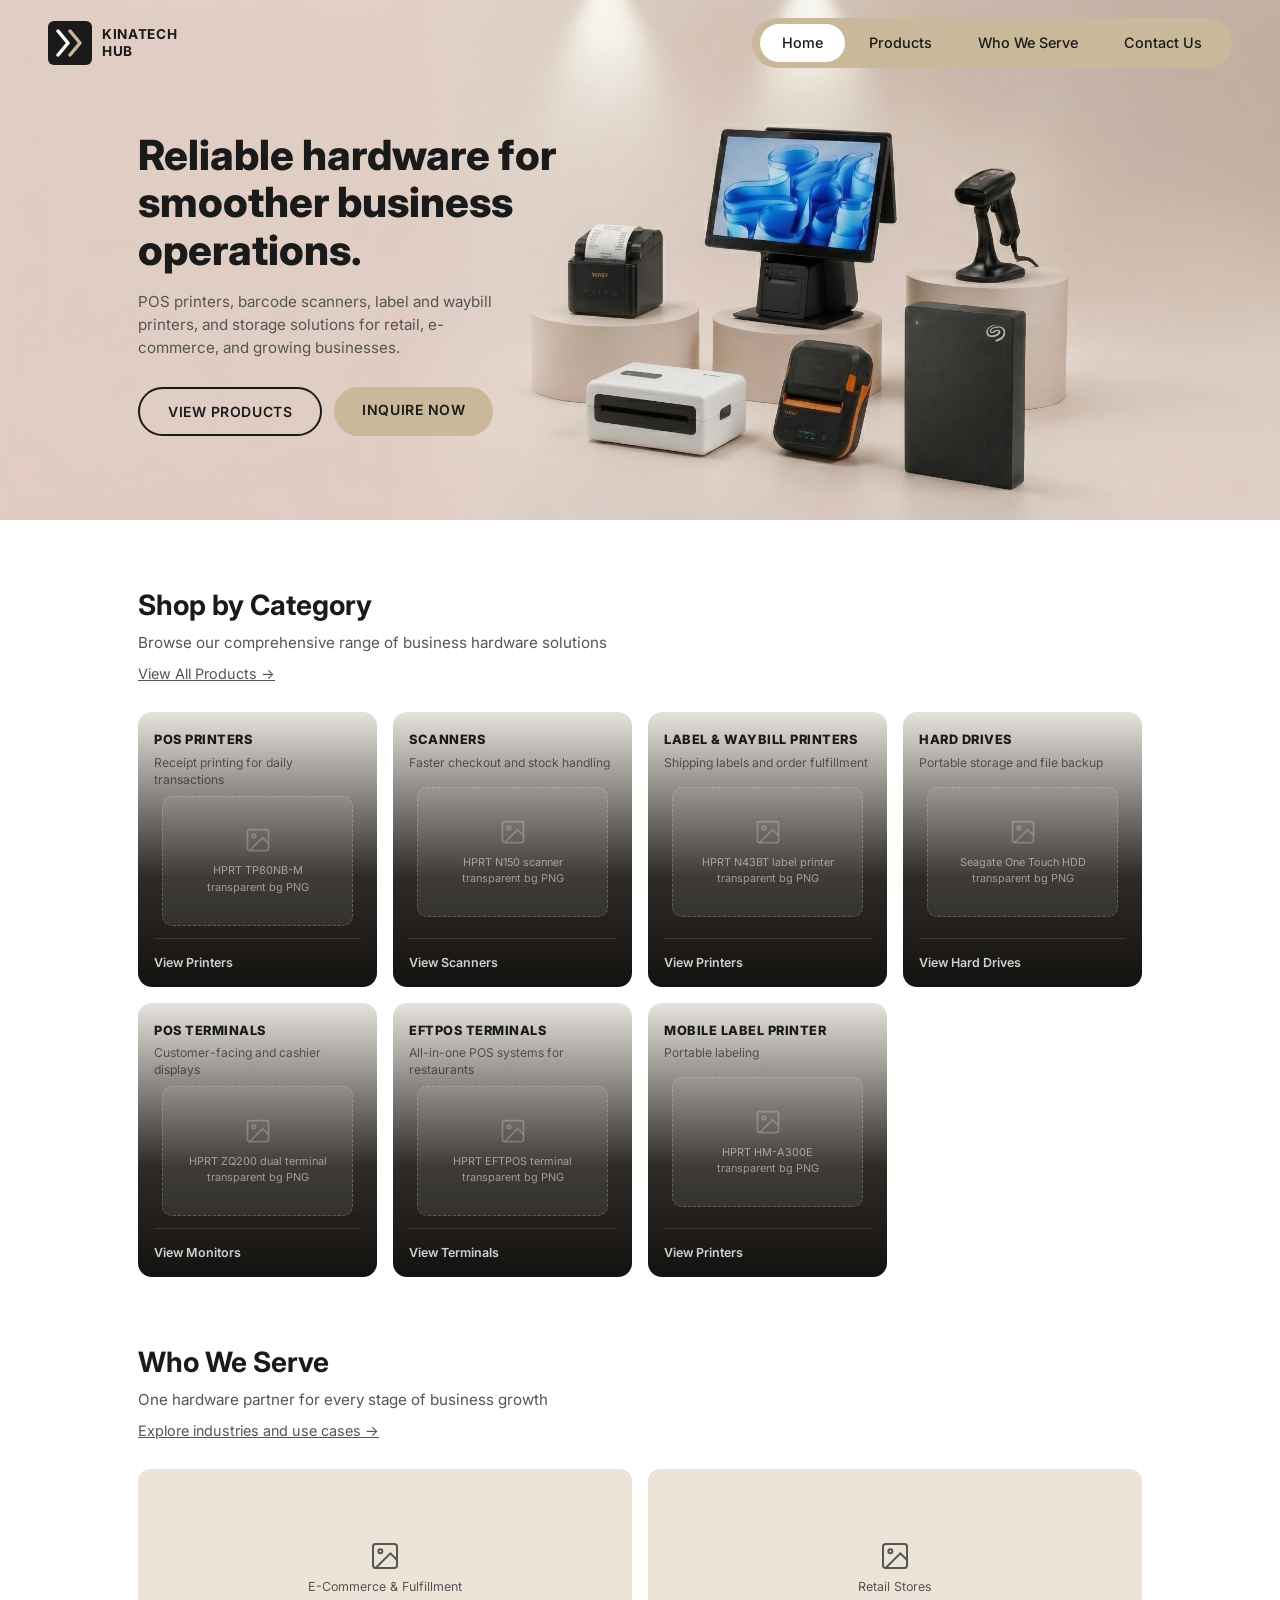
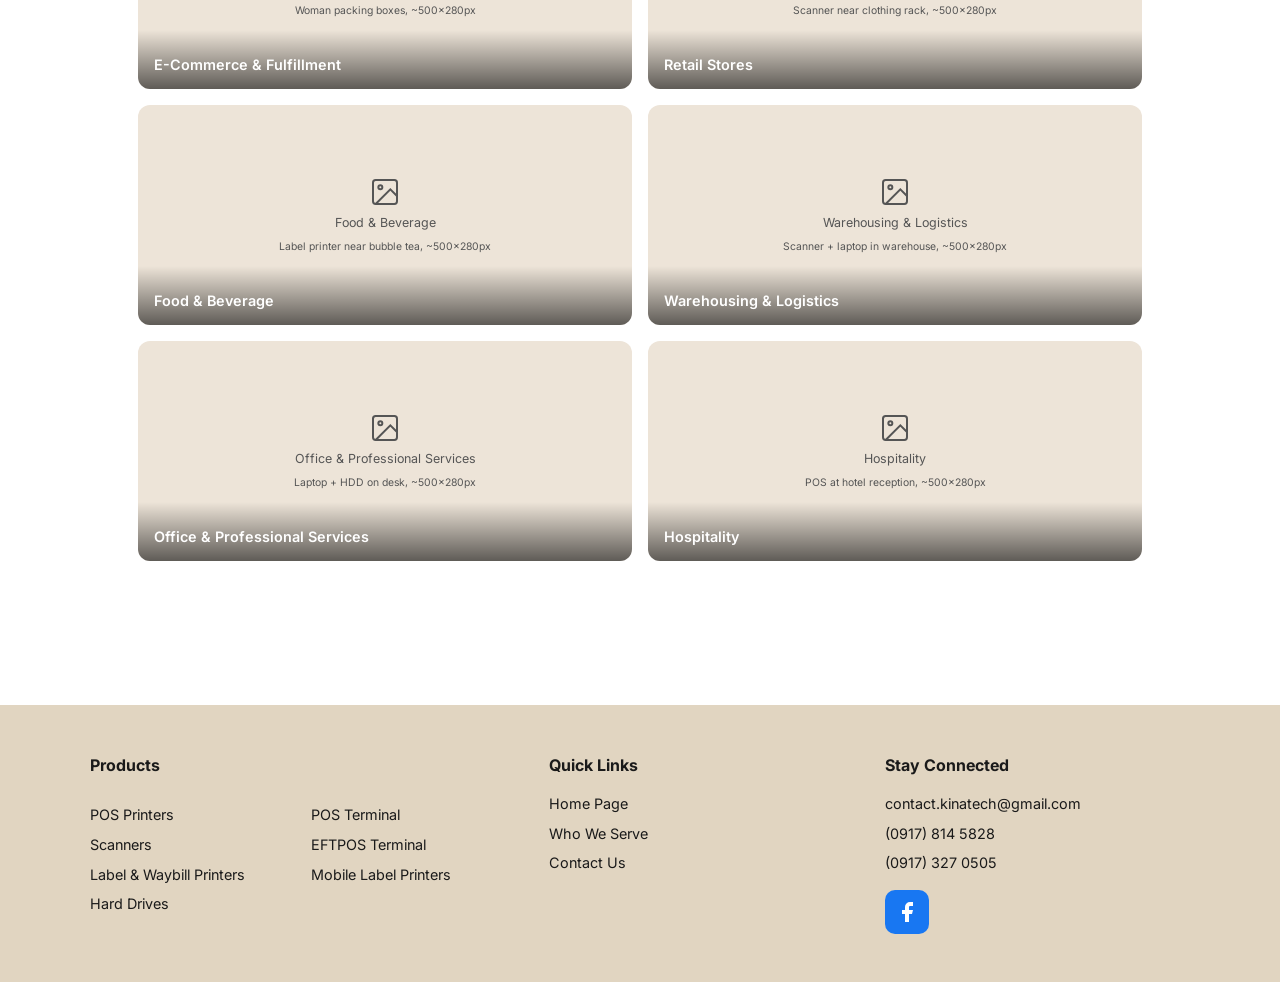
==== ecommerce shop/index.html @ fda950b7 "Add files via upload" ====
<!DOCTYPE html>
<html lang="en">
<head>
  <meta charset="UTF-8" />
  <meta name="viewport" content="width=device-width, initial-scale=1.0" />
  <title>Kinatech Hub — Reliable Hardware for Business</title>
  <link rel="stylesheet" href="styles.css" />
  <script src="settings-loader.js"></script>
  <link rel="preconnect" href="https://fonts.googleapis.com" />
  <link href="https://fonts.googleapis.com/css2?family=Inter:wght@400;500;600;700;800&display=swap" rel="stylesheet" />
  <style>
    /* ── HERO ─────────────────────────────── */
    /* The full hero section IS the background image.
       Drop a JPG on the section and the text overlays it. */
    .hero {
      position: relative;
      /* ↓ SWAP THIS for your image when ready:
         background-image: url('images/hero-bg.jpg'); */
      background-color: var(--bg-alt);
      background-size: cover;
      background-position: center;
      min-height: 520px;
      display: flex;
      align-items: center;
    }

    /* Full-bleed placeholder — shows the image slot.
       DELETE this div once you set background-image on .hero */
    .hero-bg-placeholder {
      position: absolute;
      inset: 0;
      display: flex;
      flex-direction: column;
      align-items: center;
      justify-content: center;
      gap: 10px;
      border: 2px dashed rgba(0,0,0,0.18);
      color: rgba(0,0,0,0.28);
      pointer-events: none;
      z-index: 0;
      text-align: center;
      font-size: 0.82rem;
      line-height: 1.5;
    }
    .hero-bg-placeholder svg { width: 36px; height: 36px; opacity: 0.4; }

    /* Content sits above the placeholder */
    .hero-inner {
      position: relative;
      z-index: 1;
      max-width: 1100px;
      margin: 0 auto;
      width: 100%;
      padding: 120px 48px 72px;
    }

    .hero-text {
      max-width: 540px;
    }
    .hero-text h1 {
      font-size: 2.6rem;
      font-weight: 800;
      line-height: 1.15;
      margin-bottom: 16px;
    }
    .hero-text p {
      color: var(--text-muted);
      font-size: 0.95rem;
      margin-bottom: 28px;
      max-width: 380px;
    }
    .hero-cta { display: flex; gap: 12px; }

    /* ── GRADIENT CATEGORY CARDS ─────────── */
    .categories-grid {
      display: grid;
      grid-template-columns: repeat(4, 1fr);
      gap: 16px;
    }

    .cat-card {
      /* Light at top → dark at bottom, matching reference screenshot */
      background: linear-gradient(to bottom, #e6e2dc 0%, #2e2b27 60%, #141210 100%);
      border-radius: 14px;
      padding: 18px 16px 14px;
      display: flex;
      flex-direction: column;
      min-height: 270px;
      cursor: pointer;
      transition: transform 0.2s, box-shadow 0.2s;
      overflow: visible;
      position: relative;
      text-decoration: none;
    }

    .cat-card:hover {
      transform: translateY(-4px);
      box-shadow: 0 12px 32px rgba(0,0,0,0.25);
    }

    /* Top text: dark on light background → readable */
    .cat-card-top h3 {
      font-size: 0.8rem;
      font-weight: 800;
      text-transform: uppercase;
      letter-spacing: 0.04em;
      color: #1a1a1a;
      margin-bottom: 4px;
    }

    .cat-card-top p {
      font-size: 0.76rem;
      color: rgba(20,18,16,0.6);
      line-height: 1.4;
    }

    /* Image sits in the middle where the gradient transitions */
    .cat-card-img {
      flex: 1;
      display: flex;
      align-items: center;
      justify-content: center;
      padding: 8px;
    }

    /* Placeholder: semi-transparent on the mid-gradient area */
    .cat-card-img .img-placeholder {
      background: rgba(255,255,255,0.08);
      border: 1px dashed rgba(255,255,255,0.2);
      border-radius: 10px;
      color: rgba(255,255,255,0.5);
      font-size: 0.68rem;
      height: 130px;
    }

    .cat-card-img .img-placeholder svg { opacity: 0.45; }

    /* ── Real image — paste transparent-bg PNG ────
       Add class="cat-product-img" to your <img> tag:
       <img src="images/pos-printer.png" class="cat-product-img" alt="POS Printer">
    ── */
    .cat-product-img {
      max-height: 155px;
      object-fit: contain;
      /* Drop shadow creates the "floating" 3D look */
      filter: drop-shadow(0 16px 24px rgba(0,0,0,0.55));
      /* Subtle perspective tilt toward viewer */
      transform: perspective(700px) rotateX(5deg) translateY(-6px);
      transition: transform 0.3s, filter 0.3s;
    }

    .cat-card:hover .cat-product-img {
      filter: drop-shadow(0 20px 28px rgba(0,0,0,0.65));
      transform: perspective(700px) rotateX(2deg) translateY(-14px);
    }

    /* Bottom "View X" label — white text on dark gradient area */
    .cat-card-bottom {
      border-top: 1px solid rgba(255,255,255,0.12);
      padding-top: 10px;
      margin-top: 4px;
    }

    .cat-link {
      font-size: 0.78rem;
      font-weight: 600;
      color: rgba(255,255,255,0.8);
    }

    .cat-card:hover .cat-link { color: #fff; }

    /* ── WHO WE SERVE ─────────────────────── */
    .wws-grid {
      display: grid;
      grid-template-columns: repeat(2, 1fr);
      gap: 16px;
    }

    .wws-card {
      position: relative;
      border-radius: var(--radius);
      overflow: hidden;
      height: 220px;
      cursor: pointer;
    }

    .wws-img-placeholder {
      width: 100%;
      height: 100%;
      background: var(--card-bg);
      display: flex;
      flex-direction: column;
      align-items: center;
      justify-content: center;
      color: var(--text-muted);
      font-size: 0.78rem;
      text-align: center;
      gap: 6px;
    }

    .wws-label {
      position: absolute;
      bottom: 0; left: 0; right: 0;
      background: linear-gradient(to top, rgba(0,0,0,0.6) 0%, transparent 100%);
      padding: 24px 16px 14px;
      color: #fff;
      font-size: 0.9rem;
      font-weight: 600;
    }

    @media (max-width: 900px) {
      .hero-inner { grid-template-columns: 1fr; }
      .hero-img { height: 260px; }
      .categories-grid { grid-template-columns: repeat(2, 1fr); }
    }

    @media (max-width: 600px) {
      .hero-text h1 { font-size: 1.9rem; }
      .hero-inner { padding: 100px 20px 48px; }
      .wws-grid { grid-template-columns: 1fr; }
      .categories-grid { grid-template-columns: repeat(2, 1fr); }
      .cat-card { min-height: 240px; }
    }
  </style>
</head>
<body>

  <!-- ── NAV ─────────────────────────────── -->
  <nav id="mainNav">
    <a href="index.html" class="logo">
      <svg class="logo-icon" viewBox="0 0 44 44" fill="none" xmlns="http://www.w3.org/2000/svg">
        <rect width="44" height="44" rx="6" fill="#1a1a1a"/>
        <path d="M10 10 L20 22 L10 34" stroke="white" stroke-width="3.5" stroke-linecap="round" stroke-linejoin="round" fill="none"/>
        <path d="M22 10 L32 22 L22 34" stroke="#c9b89a" stroke-width="3.5" stroke-linecap="round" stroke-linejoin="round" fill="none"/>
      </svg>
      <span>KINATECH<br>HUB</span>
    </a>
    <div class="nav-links">
      <a href="index.html" class="active">Home</a>
      <a href="products.html">Products</a>
      <a href="who-we-serve.html">Who We Serve</a>
      <a href="contact.html">Contact Us</a>
    </div>
    <button class="hamburger" id="hamburger" aria-label="Menu">
      <span></span><span></span><span></span>
    </button>
  </nav>

  <!-- Mobile nav overlay -->
  <div class="mobile-nav" id="mobileNav">
    <div class="mobile-nav-inner">
      <a href="index.html" class="active">Home</a>
      <a href="products.html">Products</a>
      <a href="who-we-serve.html">Who We Serve</a>
      <a href="contact.html">Contact Us</a>
    </div>
  </div>

  <!-- ── HERO ─────────────────────────────── -->
  <!--
    HERO BACKGROUND IMAGE:
    1. Save your image as  images/hero-bg.jpg  (recommended: 1440 × 560px)
    2. On the <section> below, add: style="background-image: url('images/hero-bg.jpg')"
    3. Delete the .hero-bg-placeholder div
  -->
  <section class="hero" id="heroSection">

    <!-- PLACEHOLDER — shows the full image slot. Remove once you add your bg image. -->
    <div class="hero-bg-placeholder">
      <svg viewBox="0 0 24 24" fill="none" stroke="currentColor" stroke-width="1.5">
        <rect x="3" y="3" width="18" height="18" rx="2"/>
        <circle cx="8.5" cy="8.5" r="1.5"/>
        <path d="M21 15l-5-5L5 21"/>
      </svg>
      <strong>HERO BACKGROUND IMAGE</strong>
      Full-width editorial JPG of HPRT products on pedestals<br>
      Recommended: 1440 × 560px · set background-image on .hero
    </div>

    <div class="hero-inner">
      <div class="hero-text">
        <h1>Reliable hardware for smoother business operations.</h1>
        <p>POS printers, barcode scanners, label and waybill printers, and storage solutions for retail, e-commerce, and growing businesses.</p>
        <div class="hero-cta">
          <a href="products.html" class="btn btn-outline">VIEW PRODUCTS</a>
          <a href="contact.html" class="btn btn-tan">INQUIRE NOW</a>
        </div>
      </div>
    </div>
  </section>

  <!-- ── SHOP BY CATEGORY ─────────────────── -->
  <section class="section">
    <h2 class="section-title">Shop by Category</h2>
    <p class="section-sub">Browse our comprehensive range of business hardware solutions</p>
    <a href="products.html" class="section-link">View All Products →</a>

    <div class="categories-grid">

      <a href="products.html#pos-printers" class="cat-card" data-cat="pos-printers">
        <div class="cat-card-top">
          <h3>POS Printers</h3>
          <p>Receipt printing for daily transactions</p>
        </div>
        <div class="cat-card-img">
          <!-- REPLACE with: <img src="images/pos-printer.png" class="cat-product-img" alt="POS Printer"> -->
          <!-- IMAGE: HPRT TP80NB-M, transparent background PNG, facing 3/4 angle, ~300×200px -->
          <div class="img-placeholder">
            <svg viewBox="0 0 24 24" fill="none" stroke="currentColor" stroke-width="1.5"><rect x="3" y="3" width="18" height="18" rx="2"/><circle cx="8.5" cy="8.5" r="1.5"/><path d="M21 15l-5-5L5 21"/></svg>
            HPRT TP80NB-M<br>transparent bg PNG
          </div>
        </div>
        <div class="cat-card-bottom">
          <span class="cat-link">View Printers</span>
        </div>
      </a>

      <a href="products.html#scanners" class="cat-card" data-cat="scanners">
        <div class="cat-card-top">
          <h3>Scanners</h3>
          <p>Faster checkout and stock handling</p>
        </div>
        <div class="cat-card-img">
          <!-- IMAGE: HPRT N150 handheld scanner, transparent bg PNG, ~300×200px -->
          <div class="img-placeholder">
            <svg viewBox="0 0 24 24" fill="none" stroke="currentColor" stroke-width="1.5"><rect x="3" y="3" width="18" height="18" rx="2"/><circle cx="8.5" cy="8.5" r="1.5"/><path d="M21 15l-5-5L5 21"/></svg>
            HPRT N150 scanner<br>transparent bg PNG
          </div>
        </div>
        <div class="cat-card-bottom">
          <span class="cat-link">View Scanners</span>
        </div>
      </a>

      <a href="products.html#label-printers" class="cat-card" data-cat="label-printers">
        <div class="cat-card-top">
          <h3>Label &amp; Waybill Printers</h3>
          <p>Shipping labels and order fulfillment</p>
        </div>
        <div class="cat-card-img">
          <!-- IMAGE: HPRT N43BT white label printer, transparent bg PNG, ~300×200px -->
          <div class="img-placeholder">
            <svg viewBox="0 0 24 24" fill="none" stroke="currentColor" stroke-width="1.5"><rect x="3" y="3" width="18" height="18" rx="2"/><circle cx="8.5" cy="8.5" r="1.5"/><path d="M21 15l-5-5L5 21"/></svg>
            HPRT N43BT label printer<br>transparent bg PNG
          </div>
        </div>
        <div class="cat-card-bottom">
          <span class="cat-link">View Printers</span>
        </div>
      </a>

      <a href="products.html#hard-drives" class="cat-card" data-cat="hard-drives">
        <div class="cat-card-top">
          <h3>Hard Drives</h3>
          <p>Portable storage and file backup</p>
        </div>
        <div class="cat-card-img">
          <!-- IMAGE: Seagate One Touch HDD, slim black, transparent bg PNG, ~300×200px -->
          <div class="img-placeholder">
            <svg viewBox="0 0 24 24" fill="none" stroke="currentColor" stroke-width="1.5"><rect x="3" y="3" width="18" height="18" rx="2"/><circle cx="8.5" cy="8.5" r="1.5"/><path d="M21 15l-5-5L5 21"/></svg>
            Seagate One Touch HDD<br>transparent bg PNG
          </div>
        </div>
        <div class="cat-card-bottom">
          <span class="cat-link">View Hard Drives</span>
        </div>
      </a>

      <a href="products.html#pos-terminal" class="cat-card" data-cat="pos-terminal">
        <div class="cat-card-top">
          <h3>POS Terminals</h3>
          <p>Customer-facing and cashier displays</p>
        </div>
        <div class="cat-card-img">
          <!-- IMAGE: HPRT ZQ200 dual-screen POS terminal, transparent bg PNG, ~300×200px -->
          <div class="img-placeholder">
            <svg viewBox="0 0 24 24" fill="none" stroke="currentColor" stroke-width="1.5"><rect x="3" y="3" width="18" height="18" rx="2"/><circle cx="8.5" cy="8.5" r="1.5"/><path d="M21 15l-5-5L5 21"/></svg>
            HPRT ZQ200 dual terminal<br>transparent bg PNG
          </div>
        </div>
        <div class="cat-card-bottom">
          <span class="cat-link">View Monitors</span>
        </div>
      </a>

      <a href="products.html#eftpos" class="cat-card" data-cat="eftpos">
        <div class="cat-card-top">
          <h3>EFTPOS Terminals</h3>
          <p>All-in-one POS systems for restaurants</p>
        </div>
        <div class="cat-card-img">
          <!-- IMAGE: HPRT Android EFTPOS handheld terminal, transparent bg PNG, ~300×200px -->
          <div class="img-placeholder">
            <svg viewBox="0 0 24 24" fill="none" stroke="currentColor" stroke-width="1.5"><rect x="3" y="3" width="18" height="18" rx="2"/><circle cx="8.5" cy="8.5" r="1.5"/><path d="M21 15l-5-5L5 21"/></svg>
            HPRT EFTPOS terminal<br>transparent bg PNG
          </div>
        </div>
        <div class="cat-card-bottom">
          <span class="cat-link">View Terminals</span>
        </div>
      </a>

      <a href="products.html#mobile-label" class="cat-card" data-cat="mobile-label">
        <div class="cat-card-top">
          <h3>Mobile Label Printer</h3>
          <p>Portable labeling</p>
        </div>
        <div class="cat-card-img">
          <!-- IMAGE: HPRT HM-A300E mobile label printer (orange+black), transparent bg PNG, ~300×200px -->
          <div class="img-placeholder">
            <svg viewBox="0 0 24 24" fill="none" stroke="currentColor" stroke-width="1.5"><rect x="3" y="3" width="18" height="18" rx="2"/><circle cx="8.5" cy="8.5" r="1.5"/><path d="M21 15l-5-5L5 21"/></svg>
            HPRT HM-A300E<br>transparent bg PNG
          </div>
        </div>
        <div class="cat-card-bottom">
          <span class="cat-link">View Printers</span>
        </div>
      </a>

    </div>
  </section>

  <!-- ── WHO WE SERVE ─────────────────────── -->
  <section class="section" style="padding-top:0;">
    <h2 class="section-title">Who We Serve</h2>
    <p class="section-sub">One hardware partner for every stage of business growth</p>
    <a href="who-we-serve.html" class="section-link">Explore industries and use cases →</a>

    <div class="wws-grid">
      <a href="who-we-serve.html#ecommerce" class="wws-card">
        <!-- IMAGE: Woman packing boxes with scanner, warehouse setting, ~500×280px -->
        <div class="wws-img-placeholder">
          <svg viewBox="0 0 24 24" fill="none" stroke="currentColor" stroke-width="1.5" width="32" height="32"><rect x="3" y="3" width="18" height="18" rx="2"/><circle cx="8.5" cy="8.5" r="1.5"/><path d="M21 15l-5-5L5 21"/></svg>
          E-Commerce & Fulfillment<br><small>Woman packing boxes, ~500×280px</small>
        </div>
        <div class="wws-label">E-Commerce &amp; Fulfillment</div>
      </a>

      <a href="who-we-serve.html#retail" class="wws-card">
        <!-- IMAGE: Scanner near clothing rack in retail store, ~500×280px -->
        <div class="wws-img-placeholder">
          <svg viewBox="0 0 24 24" fill="none" stroke="currentColor" stroke-width="1.5" width="32" height="32"><rect x="3" y="3" width="18" height="18" rx="2"/><circle cx="8.5" cy="8.5" r="1.5"/><path d="M21 15l-5-5L5 21"/></svg>
          Retail Stores<br><small>Scanner near clothing rack, ~500×280px</small>
        </div>
        <div class="wws-label">Retail Stores</div>
      </a>

      <a href="who-we-serve.html#fnb" class="wws-card">
        <!-- IMAGE: Label printer next to bubble tea on counter, ~500×280px -->
        <div class="wws-img-placeholder">
          <svg viewBox="0 0 24 24" fill="none" stroke="currentColor" stroke-width="1.5" width="32" height="32"><rect x="3" y="3" width="18" height="18" rx="2"/><circle cx="8.5" cy="8.5" r="1.5"/><path d="M21 15l-5-5L5 21"/></svg>
          Food & Beverage<br><small>Label printer near bubble tea, ~500×280px</small>
        </div>
        <div class="wws-label">Food &amp; Beverage</div>
      </a>

      <a href="who-we-serve.html#warehouse" class="wws-card">
        <!-- IMAGE: Scanner + laptop in warehouse, boxes visible, ~500×280px -->
        <div class="wws-img-placeholder">
          <svg viewBox="0 0 24 24" fill="none" stroke="currentColor" stroke-width="1.5" width="32" height="32"><rect x="3" y="3" width="18" height="18" rx="2"/><circle cx="8.5" cy="8.5" r="1.5"/><path d="M21 15l-5-5L5 21"/></svg>
          Warehousing & Logistics<br><small>Scanner + laptop in warehouse, ~500×280px</small>
        </div>
        <div class="wws-label">Warehousing &amp; Logistics</div>
      </a>

      <a href="who-we-serve.html#office" class="wws-card">
        <!-- IMAGE: Laptop + slim HDD on office desk, reports visible, ~500×280px -->
        <div class="wws-img-placeholder">
          <svg viewBox="0 0 24 24" fill="none" stroke="currentColor" stroke-width="1.5" width="32" height="32"><rect x="3" y="3" width="18" height="18" rx="2"/><circle cx="8.5" cy="8.5" r="1.5"/><path d="M21 15l-5-5L5 21"/></svg>
          Office & Professional Services<br><small>Laptop + HDD on desk, ~500×280px</small>
        </div>
        <div class="wws-label">Office &amp; Professional Services</div>
      </a>

      <a href="who-we-serve.html#hospitality" class="wws-card">
        <!-- IMAGE: POS terminal at hotel reception, "RECEPTION" sign visible, ~500×280px -->
        <div class="wws-img-placeholder">
          <svg viewBox="0 0 24 24" fill="none" stroke="currentColor" stroke-width="1.5" width="32" height="32"><rect x="3" y="3" width="18" height="18" rx="2"/><circle cx="8.5" cy="8.5" r="1.5"/><path d="M21 15l-5-5L5 21"/></svg>
          Hospitality<br><small>POS at hotel reception, ~500×280px</small>
        </div>
        <div class="wws-label">Hospitality</div>
      </a>
    </div>
  </section>

  <!-- ── FOOTER ───────────────────────────── -->
  <footer>
    <div class="footer-grid">
      <div class="footer-col footer-products">
        <h4>Products</h4>
        <ul>
          <li><a href="products.html#pos-printers">POS Printers</a></li>
          <li><a href="products.html#scanners">Scanners</a></li>
          <li><a href="products.html#label-printers">Label &amp; Waybill Printers</a></li>
          <li><a href="products.html#hard-drives">Hard Drives</a></li>
        </ul>
        <ul>
          <li><a href="products.html#pos-terminal">POS Terminal</a></li>
          <li><a href="products.html#eftpos">EFTPOS Terminal</a></li>
          <li><a href="products.html#mobile-label">Mobile Label Printers</a></li>
        </ul>
      </div>
      <div class="footer-col">
        <h4>Quick Links</h4>
        <ul>
          <li><a href="index.html">Home Page</a></li>
          <li><a href="who-we-serve.html">Who We Serve</a></li>
          <li><a href="contact.html">Contact Us</a></li>
        </ul>
      </div>
      <div class="footer-col">
        <h4>Stay Connected</h4>
        <ul>
          <li>contact.kinatech@gmail.com</li>
          <li>(0917) 814 5828</li>
          <li>(0917) 327 0505</li>
        </ul>
        <a href="#" class="footer-social" aria-label="Facebook">
          <svg viewBox="0 0 24 24"><path d="M18 2h-3a5 5 0 0 0-5 5v3H7v4h3v8h4v-8h3l1-4h-4V7a1 1 0 0 1 1-1h3z"/></svg>
        </a>
      </div>
    </div>
  </footer>

  <script>
    // Hamburger toggle
    const hamburger = document.getElementById('hamburger');
    const mobileNav = document.getElementById('mobileNav');
    hamburger.addEventListener('click', () => {
      hamburger.classList.toggle('open');
      mobileNav.classList.toggle('open');
      document.body.style.overflow = mobileNav.classList.contains('open') ? 'hidden' : '';
    });
    mobileNav.addEventListener('click', (e) => {
      if (e.target === mobileNav) {
        hamburger.classList.remove('open');
        mobileNav.classList.remove('open');
        document.body.style.overflow = '';
      }
    });
    // Transparent nav → solid once we scroll past the hero
    const heroSection = document.querySelector('.hero');
    function updateNav() {
      const threshold = heroSection ? heroSection.offsetHeight - 60 : 100;
      document.getElementById('mainNav').classList.toggle('scrolled', window.scrollY > threshold);
    }
    window.addEventListener('scroll', updateNav, { passive: true });
    updateNav(); // run once on load in case of anchor/scroll restore
  </script>

  <script>
    // Load category card images from products.json
    fetch('products.json?v=' + Date.now())
      .then(r => r.json())
      .then(data => {
        data.categories.forEach(cat => {
          if (!cat.image) return;
          const card = document.querySelector('[data-cat="' + cat.id + '"]');
          if (!card) return;
          const imgWrap = card.querySelector('.cat-card-img');
          if (imgWrap) {
            imgWrap.innerHTML = '<img src="' + cat.image + '" class="cat-product-img" alt="' + cat.label + '" onerror="this.style.display=\'none\'">';
          }
        });
      })
      .catch(() => {});

    // Apply hero image from site settings
    document.addEventListener('settingsLoaded', function(e) {
      const s = e.detail;
      if (s.hero && s.hero.image) {
        document.getElementById('heroSection').style.backgroundImage = "url('" + s.hero.image + "')";
        const ph = document.querySelector('.hero-bg-placeholder');
        if (ph) ph.style.display = 'none';
      }
    });
  </script>
</body>
</html>
---- ecommerce shop/styles.css ----
/* ============================================
   KINATECH HUB — Shared Styles
   ============================================ */

*, *::before, *::after {
  box-sizing: border-box;
  margin: 0;
  padding: 0;
}

:root {
  --tan:        #c9b89a;
  --tan-light:  #e8ddd0;
  --tan-dark:   #a89070;
  --tan-footer: #c4b398;
  --bg:         #ffffff;
  --bg-alt:     #f7f3ee;
  --card-bg:    #ede4d8;
  --text:       #1a1a1a;
  --text-muted: #555;
  --radius:     12px;
  --radius-pill:40px;
  --shadow:     0 2px 12px rgba(0,0,0,0.08);
}

body {
  font-family: 'Inter', 'Helvetica Neue', Arial, sans-serif;
  color: var(--text);
  background: var(--bg);
  line-height: 1.5;
}

a { color: inherit; text-decoration: none; }
img { display: block; max-width: 100%; }
ul { list-style: none; }

/* ── LOGO ─────────────────────────────────── */
.logo {
  display: flex;
  align-items: center;
  gap: 10px;
  font-weight: 700;
  font-size: 0.85rem;
  letter-spacing: 0.05em;
  text-transform: uppercase;
  line-height: 1.2;
}

.logo-icon {
  width: 44px;
  height: 44px;
  flex-shrink: 0;
}

/* ── NAVBAR ───────────────────────────────── */
nav {
  display: flex;
  align-items: center;
  justify-content: space-between;
  padding: 18px 48px;
  position: fixed;
  top: 0; left: 0; right: 0;
  /* Transparent over hero */
  background: transparent;
  z-index: 100;
  border-bottom: 1px solid transparent;
  transition: background 0.35s ease, border-color 0.35s ease, backdrop-filter 0.35s ease;
}

/* Solid nav once user scrolls past the hero */
nav.scrolled {
  background: rgba(255, 255, 255, 0.96);
  backdrop-filter: blur(10px);
  -webkit-backdrop-filter: blur(10px);
  border-bottom-color: var(--tan-light);
}

/* On non-hero pages the nav should always be solid —
   add class="nav-solid" to <nav> on products/contact/etc. */
nav.nav-solid {
  background: rgba(255, 255, 255, 0.96);
  backdrop-filter: blur(10px);
  -webkit-backdrop-filter: blur(10px);
  border-bottom-color: var(--tan-light);
}

.nav-links {
  display: flex;
  background: var(--tan);
  border-radius: var(--radius-pill);
  padding: 6px 8px;
  gap: 2px;
}

.nav-links a {
  padding: 8px 22px;
  border-radius: var(--radius-pill);
  font-size: 0.9rem;
  font-weight: 500;
  transition: background 0.2s;
  white-space: nowrap;
}

.nav-links a:hover,
.nav-links a.active {
  background: var(--bg);
}

/* ── HAMBURGER ────────────────────────────── */
.hamburger {
  display: none;
  flex-direction: column;
  gap: 5px;
  cursor: pointer;
  padding: 8px;
  background: none;
  border: none;
  border-radius: 8px;
  transition: background 0.2s;
}

.hamburger:hover { background: var(--tan-light); }

.hamburger span {
  display: block;
  width: 22px;
  height: 2px;
  background: var(--text);
  border-radius: 2px;
  transition: transform 0.25s, opacity 0.25s;
  transform-origin: center;
}

/* Open state */
.hamburger.open span:nth-child(1) { transform: translateY(7px) rotate(45deg); }
.hamburger.open span:nth-child(2) { opacity: 0; transform: scaleX(0); }
.hamburger.open span:nth-child(3) { transform: translateY(-7px) rotate(-45deg); }

/* Mobile nav drawer */
.mobile-nav {
  display: none;
  position: fixed;
  top: 0;
  left: 0;
  right: 0;
  bottom: 0;
  background: rgba(0,0,0,0.4);
  z-index: 99;
  opacity: 0;
  transition: opacity 0.25s;
  pointer-events: none;
}

.mobile-nav.open {
  opacity: 1;
  pointer-events: all;
}

.mobile-nav-inner {
  position: absolute;
  top: 0;
  right: 0;
  width: 260px;
  height: 100%;
  background: var(--bg);
  padding: 80px 32px 32px;
  display: flex;
  flex-direction: column;
  gap: 8px;
  transform: translateX(100%);
  transition: transform 0.25s ease;
  box-shadow: -4px 0 24px rgba(0,0,0,0.12);
}

.mobile-nav.open .mobile-nav-inner {
  transform: translateX(0);
}

.mobile-nav-inner a {
  padding: 14px 16px;
  border-radius: 10px;
  font-size: 1rem;
  font-weight: 500;
  transition: background 0.15s;
}

.mobile-nav-inner a:hover,
.mobile-nav-inner a.active {
  background: var(--tan-light);
}

/* ── FOOTER ───────────────────────────────── */
footer {
  background: var(--tan-footer);
  padding: 48px;
  margin-top: 80px;
}

.footer-grid {
  display: grid;
  grid-template-columns: 1.4fr 1fr 1fr;
  gap: 32px;
  max-width: 1100px;
  margin: 0 auto;
}

.footer-col h4 {
  font-weight: 700;
  font-size: 1rem;
  margin-bottom: 16px;
}

.footer-col ul li {
  margin-bottom: 8px;
  font-size: 0.9rem;
}

.footer-col ul li a:hover { text-decoration: underline; }

/* Products column: two-sub-column layout */
.footer-products {
  display: grid;
  grid-template-columns: 1fr 1fr;
  gap: 0 16px;
}

.footer-products h4 {
  grid-column: 1 / -1;
}

.footer-social {
  display: inline-flex;
  align-items: center;
  justify-content: center;
  width: 44px;
  height: 44px;
  background: #1877f2;
  border-radius: 10px;
  margin-top: 8px;
}

.footer-social svg {
  width: 24px;
  height: 24px;
  fill: white;
}

/* ── BUTTONS ──────────────────────────────── */
.btn {
  display: inline-block;
  padding: 12px 28px;
  border-radius: var(--radius-pill);
  font-weight: 600;
  font-size: 0.875rem;
  letter-spacing: 0.04em;
  cursor: pointer;
  border: none;
  transition: opacity 0.2s, transform 0.15s;
}

.btn:hover { opacity: 0.88; transform: translateY(-1px); }

.btn-primary { background: var(--tan-dark); color: #fff; }
.btn-outline  { background: transparent; border: 2px solid var(--text); color: var(--text); }
.btn-tan      { background: var(--tan); color: var(--text); }

/* Hero VIEW PRODUCTS button → black on hover */
.btn-outline:hover {
  background: #1a1a1a !important;
  color: #fff !important;
  border-color: #1a1a1a !important;
  opacity: 1;
}

/* ── SECTION COMMON ───────────────────────── */
.section {
  max-width: 1100px;
  margin: 0 auto;
  padding: 64px 48px;
}

.section-title {
  font-size: 1.75rem;
  font-weight: 700;
  margin-bottom: 6px;
}

.section-sub {
  color: var(--text-muted);
  font-size: 0.95rem;
  margin-bottom: 6px;
}

.section-link {
  font-size: 0.9rem;
  color: var(--text-muted);
  text-decoration: underline;
  display: inline-block;
  margin-bottom: 28px;
}

.section-link:hover { color: var(--text); }

/* ── IMAGE PLACEHOLDER ────────────────────── */
.img-placeholder {
  background: var(--card-bg);
  border-radius: var(--radius);
  display: flex;
  flex-direction: column;
  align-items: center;
  justify-content: center;
  color: var(--text-muted);
  font-size: 0.78rem;
  text-align: center;
  padding: 12px;
  gap: 8px;
  width: 100%;
  height: 100%;
}

.img-placeholder svg {
  width: 28px;
  height: 28px;
  opacity: 0.4;
}

/* ── WARRANTY BADGE ───────────────────────── */
.badge {
  display: inline-flex;
  align-items: center;
  gap: 6px;
  background: var(--bg);
  border: 1.5px solid #ddd;
  border-radius: var(--radius-pill);
  padding: 6px 16px;
  font-size: 0.85rem;
  font-weight: 500;
}

.badge svg {
  width: 16px;
  height: 16px;
  color: #5a9c5a;
}

/* ── SHARED NAV SCRIPT ────────────────────── */

/* ── NON-HERO PAGE OFFSET ─────────────────── */
/* Pages without a hero need top padding to clear the fixed nav */
.page-header,
.product-detail,
.contact-section {
  padding-top: calc(80px + 24px); /* nav height + breathing room */
}

/* ── RESPONSIVE ───────────────────────────── */
@media (max-width: 860px) {
  nav { padding: 14px 20px; }
  .nav-links { display: none; }
  .hamburger { display: flex; }
  .mobile-nav { display: block; }
  .section { padding: 40px 20px; }
  footer { padding: 32px 20px; }
  .footer-grid { grid-template-columns: 1fr 1fr; gap: 24px; }

  /* Non-hero pages: reduce nav offset on mobile */
  .page-header,
  .product-detail,
  .contact-section {
    padding-top: calc(72px + 16px);
  }
}

@media (max-width: 600px) {
  /* Hero CTA buttons: stack vertically on small screens */
  .hero-cta {
    flex-direction: column;
    gap: 10px;
  }
  .hero-cta .btn {
    width: 100%;
    text-align: center;
    padding: 14px 20px;
  }
}

@media (max-width: 480px) {
  .footer-grid { grid-template-columns: 1fr; }
  .footer-products { grid-template-columns: 1fr; }
}
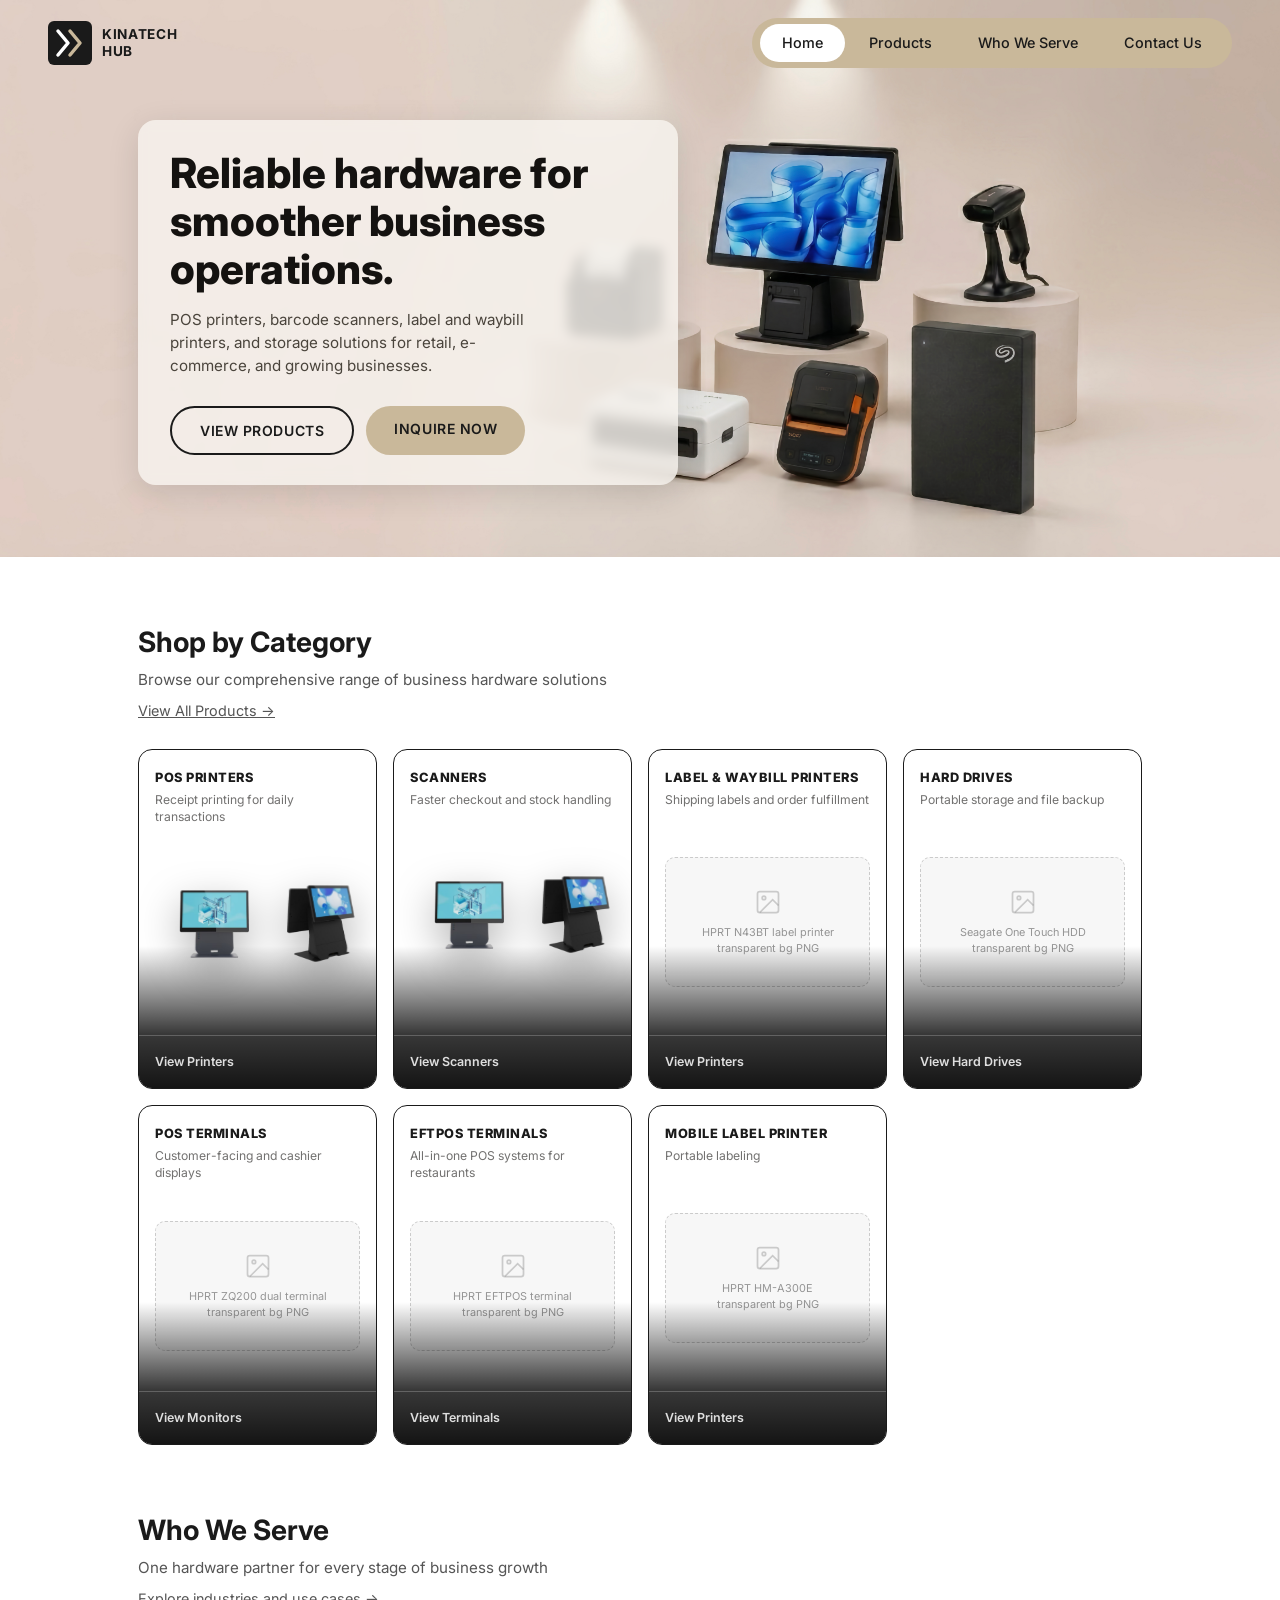
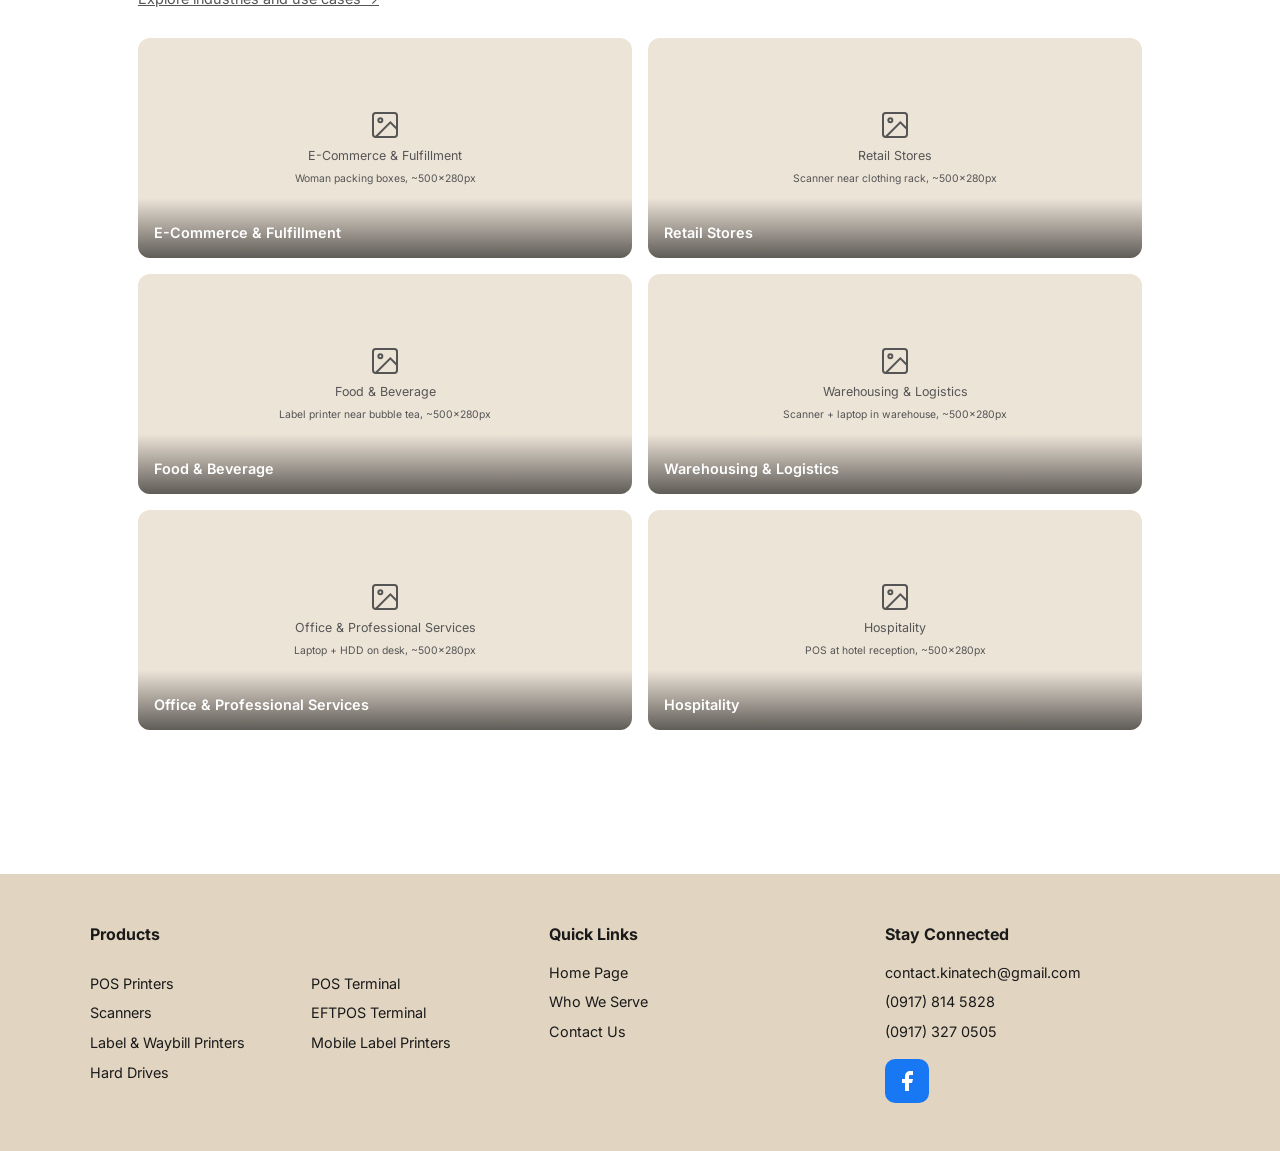
==== commit 44ef69fa: "Add files via upload" ====
--- a/ecommerce shop/index.html
+++ b/ecommerce shop/index.html
@@ -56,15 +56,23 @@
 
     .hero-text {
       max-width: 540px;
+      /* Translucent frosted panel keeps the text legible over any background image */
+      background: rgba(247, 243, 238, 0.82);
+      -webkit-backdrop-filter: blur(6px);
+      backdrop-filter: blur(6px);
+      padding: 30px 32px;
+      border-radius: 18px;
+      box-shadow: 0 8px 32px rgba(0, 0, 0, 0.12);
     }
     .hero-text h1 {
       font-size: 2.6rem;
       font-weight: 800;
       line-height: 1.15;
       margin-bottom: 16px;
+      color: #141210;
     }
     .hero-text p {
-      color: var(--text-muted);
+      color: #4a443c;
       font-size: 0.95rem;
       margin-bottom: 28px;
       max-width: 380px;
@@ -79,26 +87,43 @@
     }
 
     .cat-card {
-      /* Light at top → dark at bottom, matching reference screenshot */
-      background: linear-gradient(to bottom, #e6e2dc 0%, #2e2b27 60%, #141210 100%);
+      /* White card with a thin black outline; dark gradient only on the bottom */
+      background: #ffffff;
+      border: 1px solid #1a1a1a;
       border-radius: 14px;
-      padding: 18px 16px 14px;
+      padding: 0;
       display: flex;
       flex-direction: column;
-      min-height: 270px;
+      min-height: 340px;
       cursor: pointer;
       transition: transform 0.2s, box-shadow 0.2s;
-      overflow: visible;
+      overflow: hidden;
       position: relative;
       text-decoration: none;
     }
 
+    /* Dark gradient confined to the bottom portion of the card */
+    .cat-card::after {
+      content: '';
+      position: absolute;
+      left: 0; right: 0; bottom: 0;
+      height: 42%;
+      background: linear-gradient(to top, rgba(0,0,0,0.92) 0%, rgba(0,0,0,0.78) 38%, rgba(0,0,0,0) 100%);
+      pointer-events: none;
+      z-index: 1;
+    }
+
     .cat-card:hover {
-      transform: translateY(-4px);
-      box-shadow: 0 12px 32px rgba(0,0,0,0.25);
-    }
-
-    /* Top text: dark on light background → readable */
+      transform: translateY(-6px);
+      box-shadow: 0 14px 34px rgba(0,0,0,0.22);
+    }
+
+    /* Top text: dark on white background → readable */
+    .cat-card-top {
+      position: relative;
+      z-index: 2;
+      padding: 18px 16px 4px;
+    }
     .cat-card-top h3 {
       font-size: 0.8rem;
       font-weight: 800;
@@ -114,21 +139,23 @@
       line-height: 1.4;
     }
 
-    /* Image sits in the middle where the gradient transitions */
+    /* Image sits in the middle on the white area */
     .cat-card-img {
+      position: relative;
+      z-index: 2;
       flex: 1;
       display: flex;
       align-items: center;
       justify-content: center;
-      padding: 8px;
-    }
-
-    /* Placeholder: semi-transparent on the mid-gradient area */
+      padding: 8px 16px;
+    }
+
+    /* Placeholder on white background */
     .cat-card-img .img-placeholder {
-      background: rgba(255,255,255,0.08);
-      border: 1px dashed rgba(255,255,255,0.2);
+      background: rgba(0,0,0,0.03);
+      border: 1px dashed rgba(0,0,0,0.18);
       border-radius: 10px;
-      color: rgba(255,255,255,0.5);
+      color: rgba(0,0,0,0.4);
       font-size: 0.68rem;
       height: 130px;
     }
@@ -140,31 +167,33 @@
        <img src="images/pos-printer.png" class="cat-product-img" alt="POS Printer">
     ── */
     .cat-product-img {
-      max-height: 155px;
+      max-height: 165px;
       object-fit: contain;
-      /* Drop shadow creates the "floating" 3D look */
-      filter: drop-shadow(0 16px 24px rgba(0,0,0,0.55));
+      /* Softer drop shadow suits the white card */
+      filter: drop-shadow(0 14px 20px rgba(0,0,0,0.28));
       /* Subtle perspective tilt toward viewer */
       transform: perspective(700px) rotateX(5deg) translateY(-6px);
       transition: transform 0.3s, filter 0.3s;
     }
 
     .cat-card:hover .cat-product-img {
-      filter: drop-shadow(0 20px 28px rgba(0,0,0,0.65));
+      filter: drop-shadow(0 20px 26px rgba(0,0,0,0.38));
       transform: perspective(700px) rotateX(2deg) translateY(-14px);
     }
 
-    /* Bottom "View X" label — white text on dark gradient area */
+    /* Bottom "View X" label — white text over the bottom gradient */
     .cat-card-bottom {
-      border-top: 1px solid rgba(255,255,255,0.12);
-      padding-top: 10px;
+      position: relative;
+      z-index: 2;
+      border-top: 1px solid rgba(255,255,255,0.22);
+      padding: 12px 16px 16px;
       margin-top: 4px;
     }
 
     .cat-link {
       font-size: 0.78rem;
       font-weight: 600;
-      color: rgba(255,255,255,0.8);
+      color: rgba(255,255,255,0.85);
     }
 
     .cat-card:hover .cat-link { color: #fff; }
@@ -182,6 +211,25 @@
       overflow: hidden;
       height: 220px;
       cursor: pointer;
+      transition: transform 0.25s, box-shadow 0.25s;
+    }
+
+    .wws-card:hover {
+      transform: translateY(-4px);
+      box-shadow: 0 14px 32px rgba(0,0,0,0.22);
+    }
+
+    /* Uploaded photo fills the card and zooms slightly on hover */
+    .wws-photo {
+      width: 100%;
+      height: 100%;
+      object-fit: cover;
+      display: block;
+      transition: transform 0.4s ease;
+    }
+
+    .wws-card:hover .wws-photo {
+      transform: scale(1.06);
     }
 
     .wws-img-placeholder {
@@ -196,6 +244,11 @@
       font-size: 0.78rem;
       text-align: center;
       gap: 6px;
+      transition: background 0.3s;
+    }
+
+    .wws-card:hover .wws-img-placeholder {
+      background: #ddd5c8;
     }
 
     .wws-label {
@@ -219,7 +272,7 @@
       .hero-inner { padding: 100px 20px 48px; }
       .wws-grid { grid-template-columns: 1fr; }
       .categories-grid { grid-template-columns: repeat(2, 1fr); }
-      .cat-card { min-height: 240px; }
+      .cat-card { min-height: 300px; }
     }
   </style>
 </head>
@@ -427,7 +480,7 @@
     <a href="who-we-serve.html" class="section-link">Explore industries and use cases →</a>
 
     <div class="wws-grid">
-      <a href="who-we-serve.html#ecommerce" class="wws-card">
+      <a href="who-we-serve.html#ecommerce" class="wws-card" data-ind="ecommerce">
         <!-- IMAGE: Woman packing boxes with scanner, warehouse setting, ~500×280px -->
         <div class="wws-img-placeholder">
           <svg viewBox="0 0 24 24" fill="none" stroke="currentColor" stroke-width="1.5" width="32" height="32"><rect x="3" y="3" width="18" height="18" rx="2"/><circle cx="8.5" cy="8.5" r="1.5"/><path d="M21 15l-5-5L5 21"/></svg>
@@ -436,7 +489,7 @@
         <div class="wws-label">E-Commerce &amp; Fulfillment</div>
       </a>
 
-      <a href="who-we-serve.html#retail" class="wws-card">
+      <a href="who-we-serve.html#retail" class="wws-card" data-ind="retail">
         <!-- IMAGE: Scanner near clothing rack in retail store, ~500×280px -->
         <div class="wws-img-placeholder">
           <svg viewBox="0 0 24 24" fill="none" stroke="currentColor" stroke-width="1.5" width="32" height="32"><rect x="3" y="3" width="18" height="18" rx="2"/><circle cx="8.5" cy="8.5" r="1.5"/><path d="M21 15l-5-5L5 21"/></svg>
@@ -445,7 +498,7 @@
         <div class="wws-label">Retail Stores</div>
       </a>
 
-      <a href="who-we-serve.html#fnb" class="wws-card">
+      <a href="who-we-serve.html#fnb" class="wws-card" data-ind="fnb">
         <!-- IMAGE: Label printer next to bubble tea on counter, ~500×280px -->
         <div class="wws-img-placeholder">
           <svg viewBox="0 0 24 24" fill="none" stroke="currentColor" stroke-width="1.5" width="32" height="32"><rect x="3" y="3" width="18" height="18" rx="2"/><circle cx="8.5" cy="8.5" r="1.5"/><path d="M21 15l-5-5L5 21"/></svg>
@@ -454,7 +507,7 @@
         <div class="wws-label">Food &amp; Beverage</div>
       </a>
 
-      <a href="who-we-serve.html#warehouse" class="wws-card">
+      <a href="who-we-serve.html#warehouse" class="wws-card" data-ind="warehouse">
         <!-- IMAGE: Scanner + laptop in warehouse, boxes visible, ~500×280px -->
         <div class="wws-img-placeholder">
           <svg viewBox="0 0 24 24" fill="none" stroke="currentColor" stroke-width="1.5" width="32" height="32"><rect x="3" y="3" width="18" height="18" rx="2"/><circle cx="8.5" cy="8.5" r="1.5"/><path d="M21 15l-5-5L5 21"/></svg>
@@ -463,7 +516,7 @@
         <div class="wws-label">Warehousing &amp; Logistics</div>
       </a>
 
-      <a href="who-we-serve.html#office" class="wws-card">
+      <a href="who-we-serve.html#office" class="wws-card" data-ind="office">
         <!-- IMAGE: Laptop + slim HDD on office desk, reports visible, ~500×280px -->
         <div class="wws-img-placeholder">
           <svg viewBox="0 0 24 24" fill="none" stroke="currentColor" stroke-width="1.5" width="32" height="32"><rect x="3" y="3" width="18" height="18" rx="2"/><circle cx="8.5" cy="8.5" r="1.5"/><path d="M21 15l-5-5L5 21"/></svg>
@@ -472,7 +525,7 @@
         <div class="wws-label">Office &amp; Professional Services</div>
       </a>
 
-      <a href="who-we-serve.html#hospitality" class="wws-card">
+      <a href="who-we-serve.html#hospitality" class="wws-card" data-ind="hospitality">
         <!-- IMAGE: POS terminal at hotel reception, "RECEPTION" sign visible, ~500×280px -->
         <div class="wws-img-placeholder">
           <svg viewBox="0 0 24 24" fill="none" stroke="currentColor" stroke-width="1.5" width="32" height="32"><rect x="3" y="3" width="18" height="18" rx="2"/><circle cx="8.5" cy="8.5" r="1.5"/><path d="M21 15l-5-5L5 21"/></svg>
@@ -565,7 +618,7 @@
       })
       .catch(() => {});
 
-    // Apply hero image from site settings
+    // Apply hero image + home "Who We Serve" card images from site settings
     document.addEventListener('settingsLoaded', function(e) {
       const s = e.detail;
       if (s.hero && s.hero.image) {
@@ -573,6 +626,22 @@
         const ph = document.querySelector('.hero-bg-placeholder');
         if (ph) ph.style.display = 'none';
       }
+      // Home page "Who We Serve" cards (separate from the full Who We Serve page)
+      const homeImgs = s.homeIndustryImages || {};
+      document.querySelectorAll('.wws-card').forEach(function(card) {
+        const id = card.getAttribute('data-ind');
+        const src = homeImgs[id];
+        if (!src) return;
+        const ph = card.querySelector('.wws-img-placeholder');
+        if (ph) {
+          const img = document.createElement('img');
+          img.className = 'wws-photo';
+          img.src = src;
+          img.alt = '';
+          img.onerror = function () { this.style.display = 'none'; };
+          ph.replaceWith(img);
+        }
+      });
     });
   </script>
 </body>
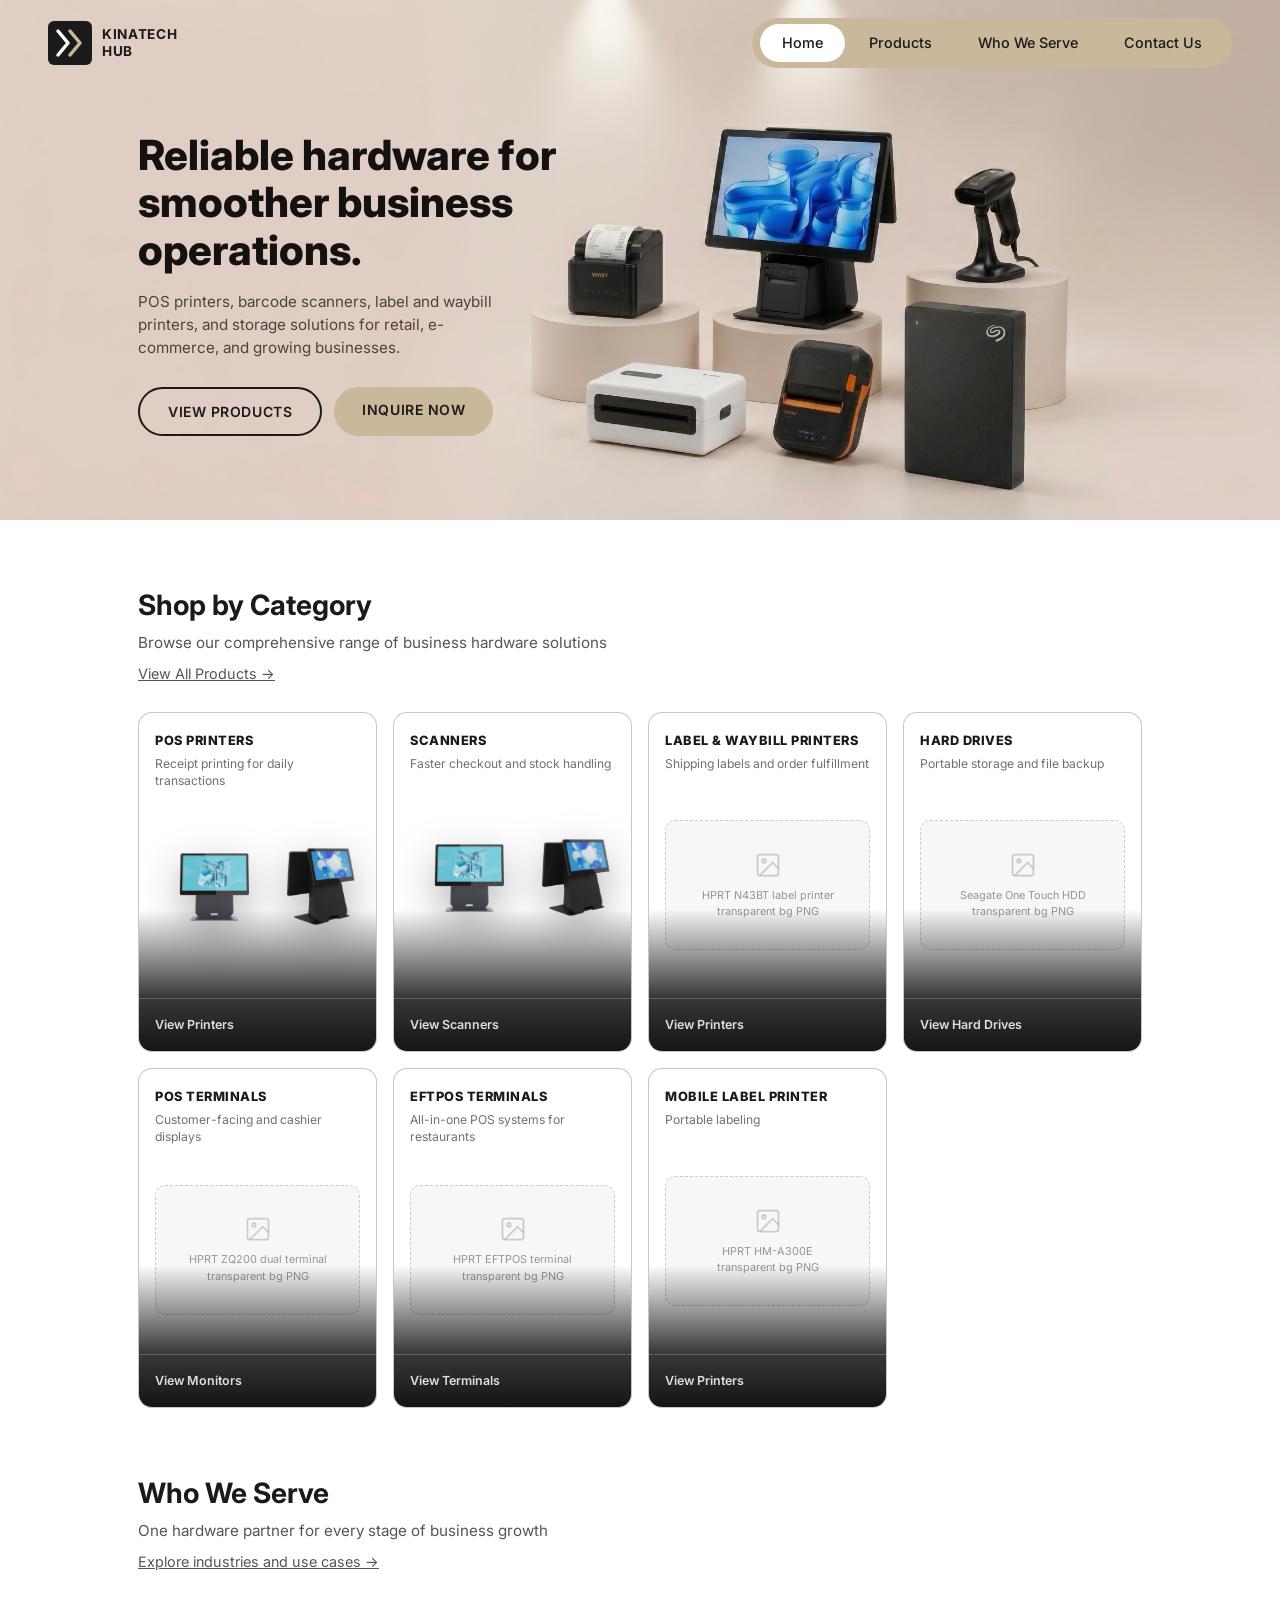
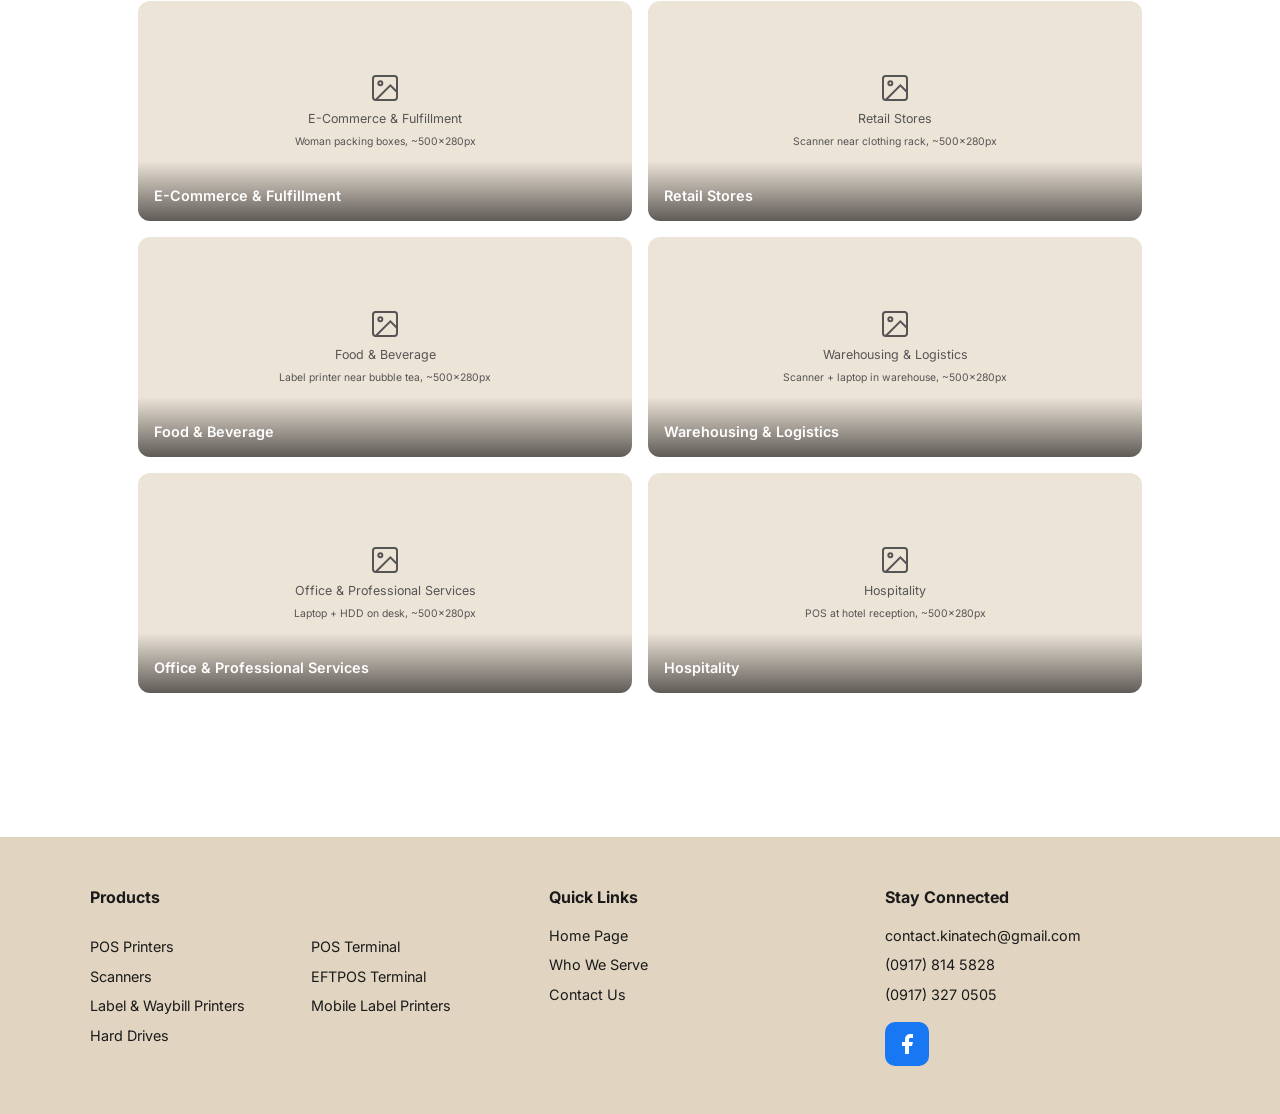
==== commit 1ba4875b: "Add files via upload" ====
--- a/ecommerce shop/index.html
+++ b/ecommerce shop/index.html
@@ -56,13 +56,6 @@
 
     .hero-text {
       max-width: 540px;
-      /* Translucent frosted panel keeps the text legible over any background image */
-      background: rgba(247, 243, 238, 0.82);
-      -webkit-backdrop-filter: blur(6px);
-      backdrop-filter: blur(6px);
-      padding: 30px 32px;
-      border-radius: 18px;
-      box-shadow: 0 8px 32px rgba(0, 0, 0, 0.12);
     }
     .hero-text h1 {
       font-size: 2.6rem;
@@ -77,6 +70,20 @@
       margin-bottom: 28px;
       max-width: 380px;
     }
+
+    /* Blur layer over the hero background image — sharp on desktop,
+       softened on smaller tablets/mobile so the text stays legible.
+       The text (.hero-inner, z-index:1) sits above this and stays sharp. */
+    .hero::before {
+      content: '';
+      position: absolute;
+      inset: 0;
+      z-index: 0;
+      pointer-events: none;
+      -webkit-backdrop-filter: blur(0);
+      backdrop-filter: blur(0);
+      transition: backdrop-filter 0.3s, -webkit-backdrop-filter 0.3s;
+    }
     .hero-cta { display: flex; gap: 12px; }
 
     /* ── GRADIENT CATEGORY CARDS ─────────── */
@@ -87,9 +94,9 @@
     }
 
     .cat-card {
-      /* White card with a thin black outline; dark gradient only on the bottom */
+      /* White card with a soft thin outline; dark gradient only on the bottom */
       background: #ffffff;
-      border: 1px solid #1a1a1a;
+      border: 1px solid rgba(0, 0, 0, 0.22);
       border-radius: 14px;
       padding: 0;
       display: flex;
@@ -265,6 +272,12 @@
       .hero-inner { grid-template-columns: 1fr; }
       .hero-img { height: 260px; }
       .categories-grid { grid-template-columns: repeat(2, 1fr); }
+      /* Soften the hero image on smaller screens for text legibility */
+      .hero::before {
+        -webkit-backdrop-filter: blur(5px);
+        backdrop-filter: blur(5px);
+        background: rgba(247, 243, 238, 0.18);
+      }
     }
 
     @media (max-width: 600px) {
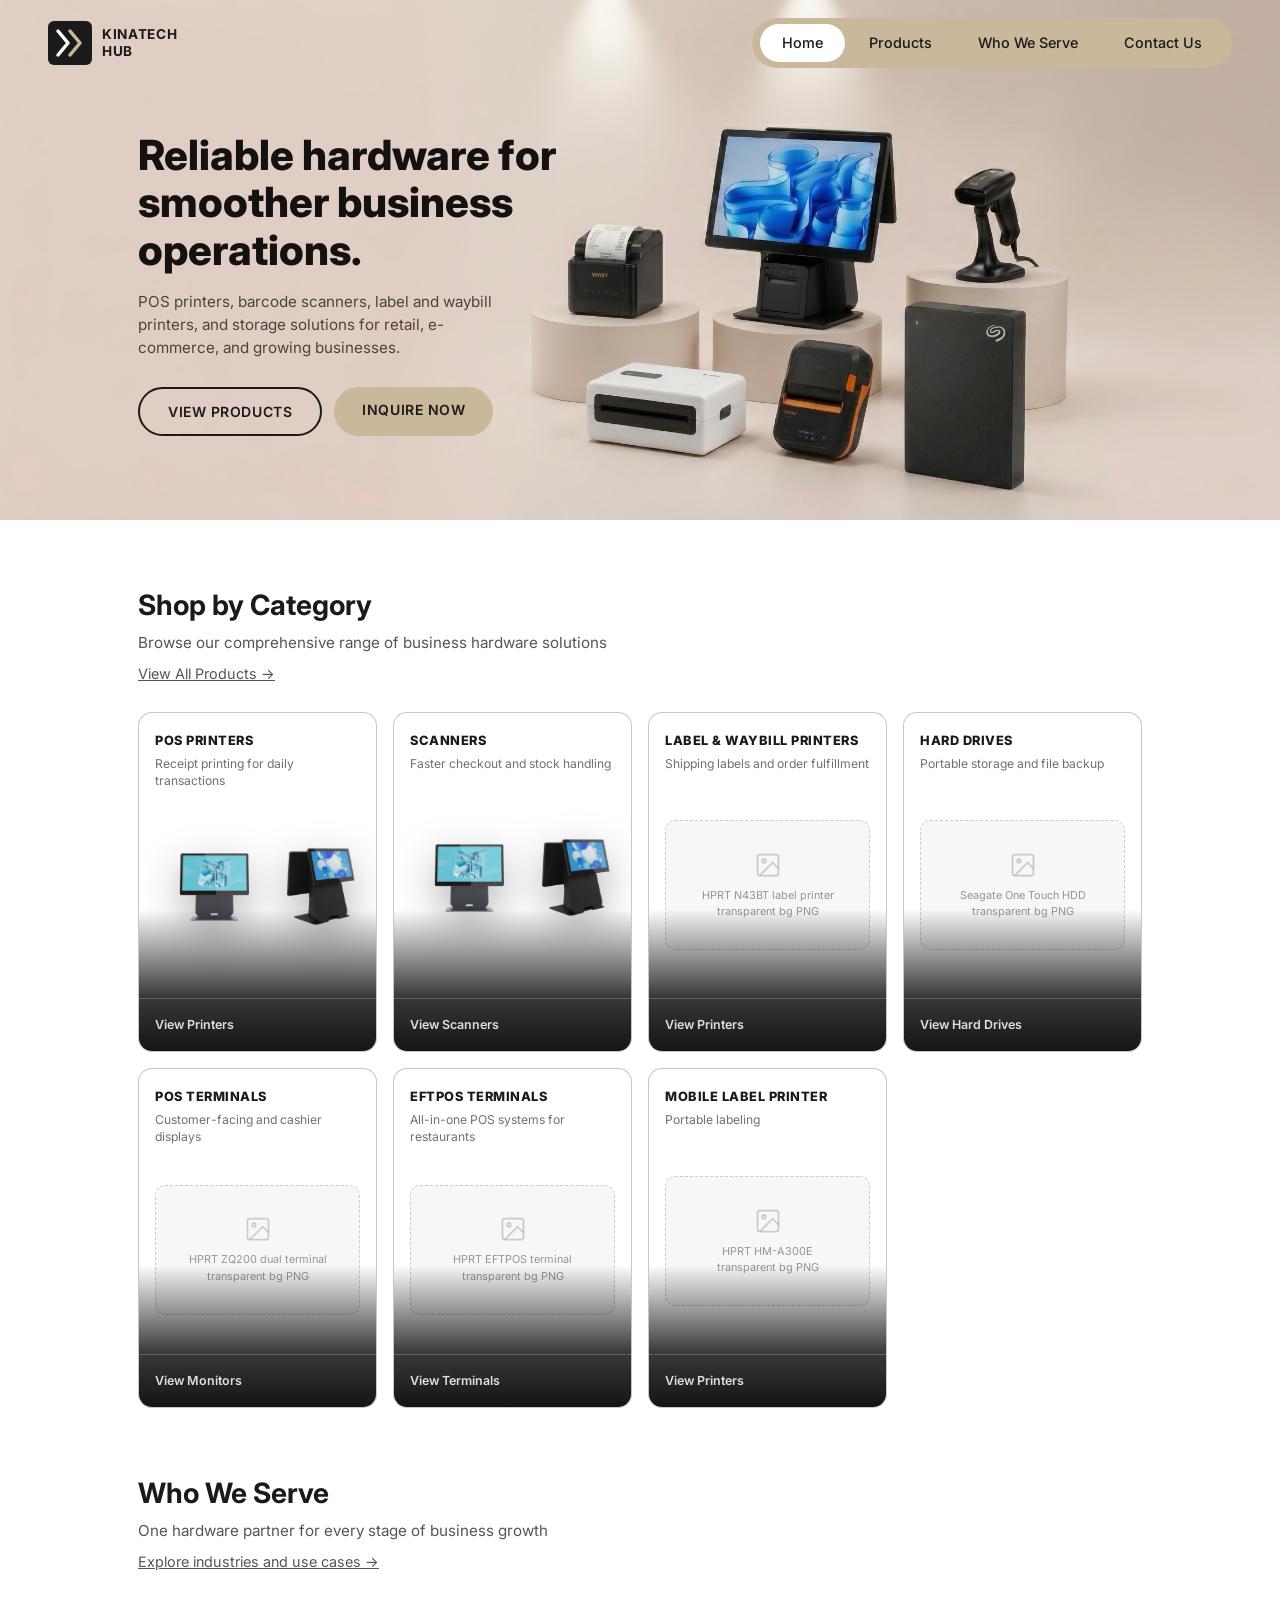
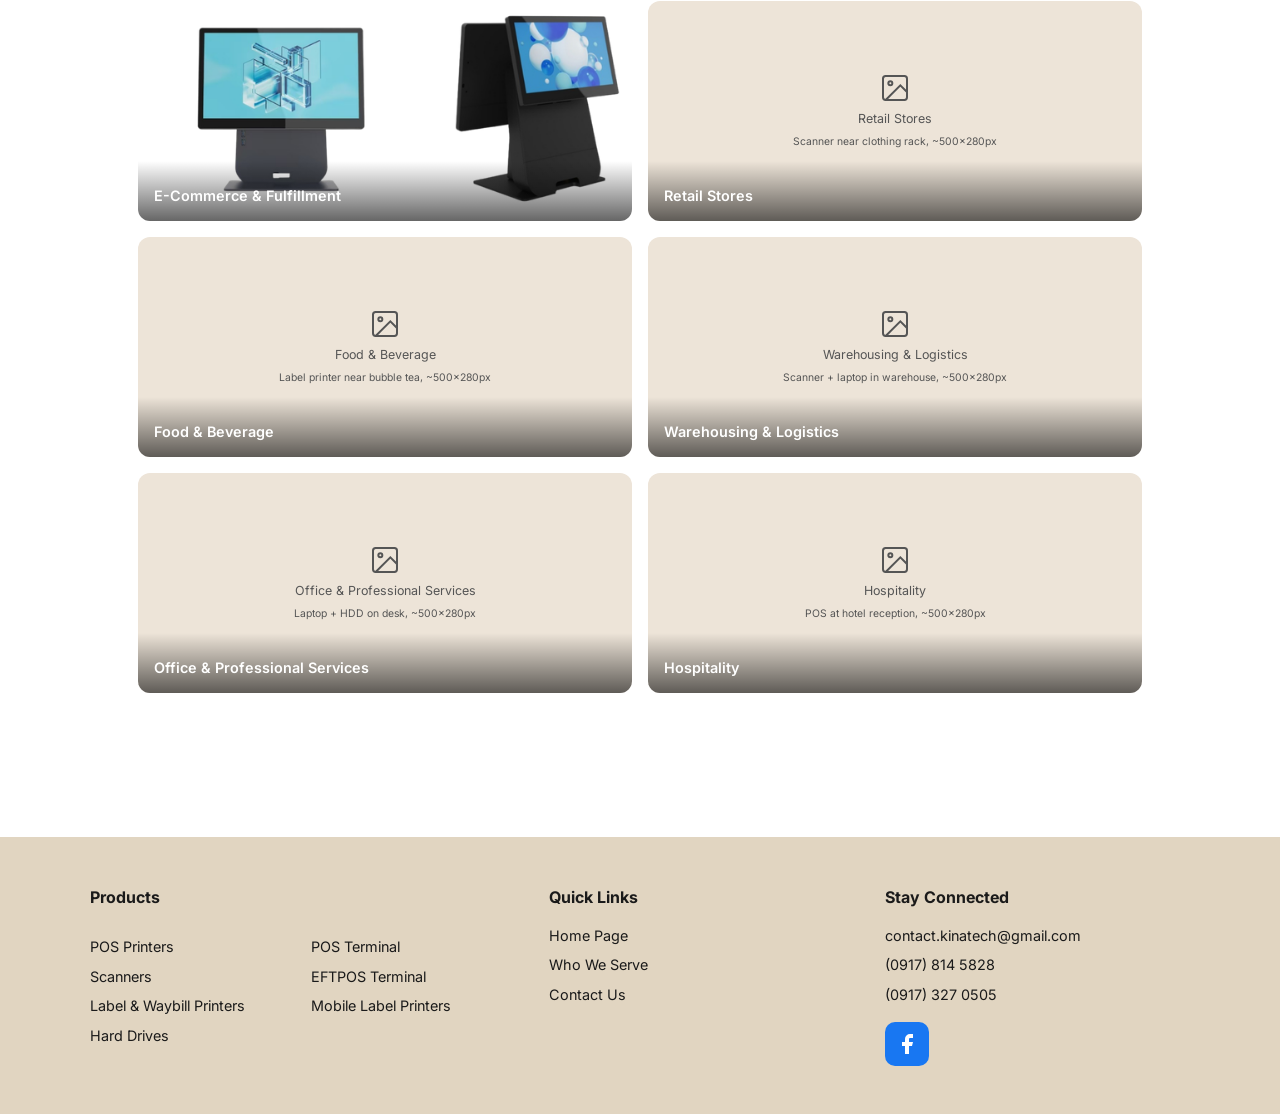
==== commit ed4a2636: "Add files via upload" ====
--- a/ecommerce shop/index.html
+++ b/ecommerce shop/index.html
@@ -272,6 +272,8 @@
       .hero-inner { grid-template-columns: 1fr; }
       .hero-img { height: 260px; }
       .categories-grid { grid-template-columns: repeat(2, 1fr); }
+      /* Show the left (blank) portion of the hero image so text stays readable */
+      .hero { background-position: left center; }
       /* Soften the hero image on smaller screens for text legibility */
       .hero::before {
         -webkit-backdrop-filter: blur(5px);
@@ -641,8 +643,15 @@
       }
       // Home page "Who We Serve" cards (separate from the full Who We Serve page)
       const homeImgs = s.homeIndustryImages || {};
+      const content = s.industryContent || {};
       document.querySelectorAll('.wws-card').forEach(function(card) {
         const id = card.getAttribute('data-ind');
+        // Editable card label (admin → Home Cards panel)
+        const c = content[id];
+        if (c && c.homeLabel) {
+          const lbl = card.querySelector('.wws-label');
+          if (lbl) lbl.textContent = c.homeLabel;
+        }
         const src = homeImgs[id];
         if (!src) return;
         const ph = card.querySelector('.wws-img-placeholder');
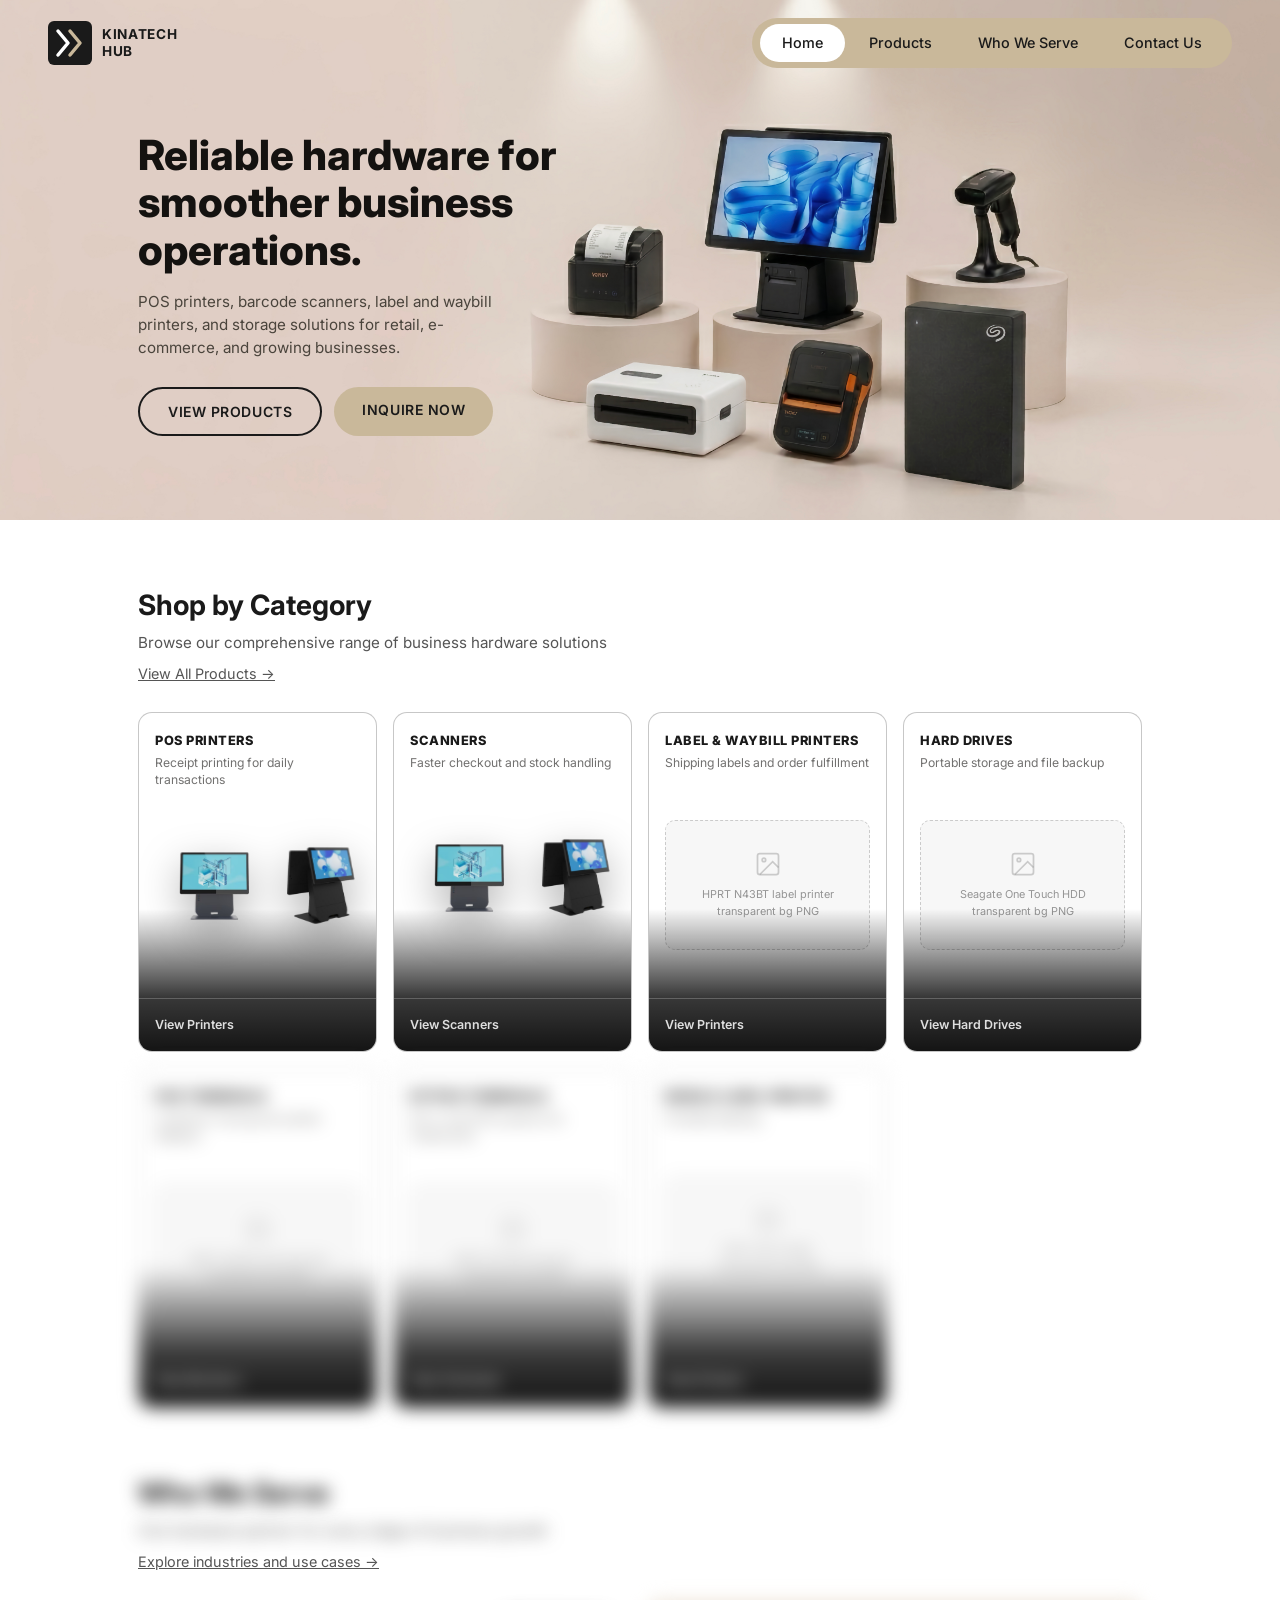
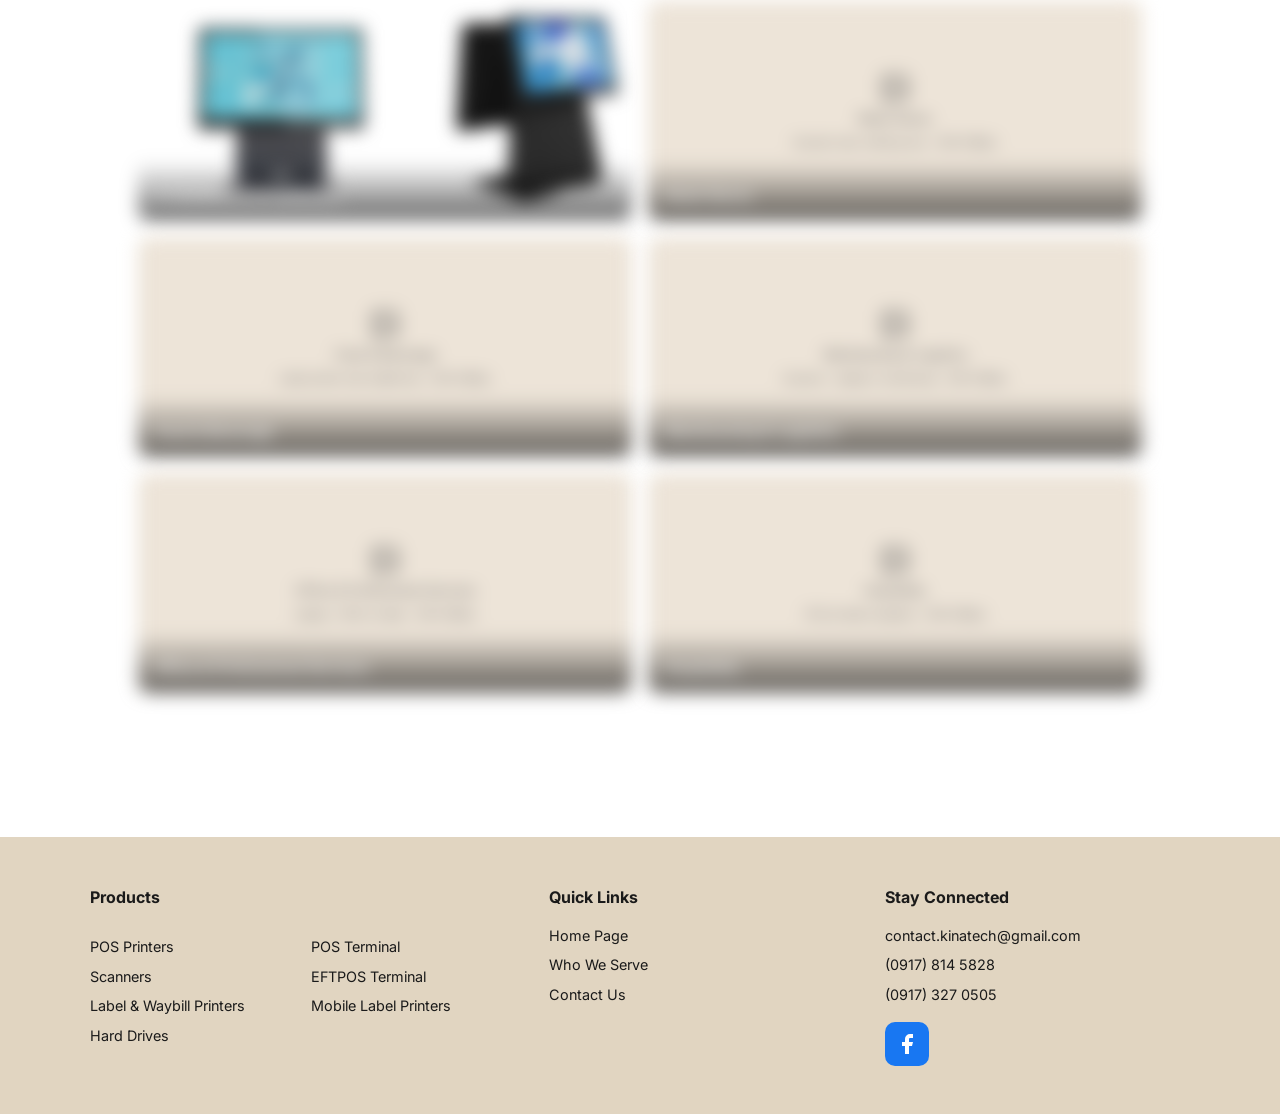
==== commit 07430181: "Add files via upload" ====
--- a/ecommerce shop/index.html
+++ b/ecommerce shop/index.html
@@ -24,6 +24,15 @@
       align-items: center;
     }
 
+    /* On wide screens, push the hero image toward the right so it
+       sits clear of the left-aligned text instead of behind it. */
+    @media (min-width: 1500px) {
+      .hero { background-position: 78% center; }
+    }
+    @media (min-width: 1900px) {
+      .hero { background-position: 85% center; }
+    }
+
     /* Full-bleed placeholder — shows the image slot.
        DELETE this div once you set background-image on .hero */
     .hero-bg-placeholder {
@@ -288,6 +297,31 @@
       .wws-grid { grid-template-columns: 1fr; }
       .categories-grid { grid-template-columns: repeat(2, 1fr); }
       .cat-card { min-height: 300px; }
+
+      /* Center hero + section headings when the layout stacks on mobile */
+      .hero-text { max-width: 100%; text-align: center; }
+      .hero-text p { margin-left: auto; margin-right: auto; }
+      .hero-cta { justify-content: center; flex-wrap: wrap; }
+      .section-title,
+      .section-sub { text-align: center; }
+      .section-link { display: block; text-align: center; }
+    }
+
+    /* ── Scroll reveal (reversible blur / unblur) ── */
+    html { scroll-behavior: smooth; }
+    @media (prefers-reduced-motion: no-preference) {
+      .reveal {
+        opacity: 0;
+        filter: blur(9px);
+        transform: translateY(26px);
+        transition: opacity 0.6s ease, filter 0.6s ease, transform 0.6s ease;
+        will-change: opacity, filter, transform;
+      }
+      .reveal.in-view {
+        opacity: 1;
+        filter: blur(0);
+        transform: none;
+      }
     }
   </style>
 </head>
@@ -583,7 +617,7 @@
           <li>(0917) 814 5828</li>
           <li>(0917) 327 0505</li>
         </ul>
-        <a href="#" class="footer-social" aria-label="Facebook">
+        <a href="https://www.facebook.com/kinatechhub" target="_blank" rel="noopener" class="footer-social" aria-label="Facebook">
           <svg viewBox="0 0 24 24"><path d="M18 2h-3a5 5 0 0 0-5 5v3H7v4h3v8h4v-8h3l1-4h-4V7a1 1 0 0 1 1-1h3z"/></svg>
         </a>
       </div>
@@ -642,17 +676,12 @@
         if (ph) ph.style.display = 'none';
       }
       // Home page "Who We Serve" cards (separate from the full Who We Serve page)
+      const HOME_DEFAULT_IDS = ['ecommerce','retail','fnb','warehouse','office','hospitality'];
       const homeImgs = s.homeIndustryImages || {};
       const content = s.industryContent || {};
-      document.querySelectorAll('.wws-card').forEach(function(card) {
-        const id = card.getAttribute('data-ind');
-        // Editable card label (admin → Home Cards panel)
-        const c = content[id];
-        if (c && c.homeLabel) {
-          const lbl = card.querySelector('.wws-label');
-          if (lbl) lbl.textContent = c.homeLabel;
-        }
-        const src = homeImgs[id];
+      const order = (s.industryOrder && s.industryOrder.length) ? s.industryOrder : HOME_DEFAULT_IDS;
+
+      function setCardImage(card, src) {
         if (!src) return;
         const ph = card.querySelector('.wws-img-placeholder');
         if (ph) {
@@ -663,8 +692,59 @@
           img.onerror = function () { this.style.display = 'none'; };
           ph.replaceWith(img);
         }
+      }
+
+      // Update existing (default) cards: label, image, hide flag
+      document.querySelectorAll('.wws-card').forEach(function(card) {
+        const id = card.getAttribute('data-ind');
+        const c = content[id];
+        if (c && c.hidden) { card.style.display = 'none'; return; }
+        if (c && c.homeLabel) {
+          const lbl = card.querySelector('.wws-label');
+          if (lbl) lbl.textContent = c.homeLabel;
+        }
+        setCardImage(card, homeImgs[id]);
       });
+
+      // Inject custom-added cards (ids in order that aren't default cards)
+      const grid = document.querySelector('.wws-grid');
+      if (grid) {
+        order.forEach(function(id) {
+          if (HOME_DEFAULT_IDS.indexOf(id) !== -1) return;
+          if (grid.querySelector('[data-ind="' + id + '"]')) return;
+          const c = content[id] || {};
+          if (c.hidden) return;
+          const label = c.homeLabel || c.heading || id;
+          const src = homeImgs[id] || '';
+          const a = document.createElement('a');
+          a.href = 'who-we-serve.html#' + id;
+          a.className = 'wws-card';
+          a.setAttribute('data-ind', id);
+          a.innerHTML =
+            (src
+              ? '<img class="wws-photo" src="' + src + '" alt="" onerror="this.style.display=\'none\'">'
+              : '<div class="wws-img-placeholder">' + label + '</div>') +
+            '<div class="wws-label">' + label + '</div>';
+          grid.appendChild(a);
+        });
+      }
     });
+  </script>
+
+  <script>
+    /* Reversible scroll-reveal (blur in on scroll down, blur out on scroll up) */
+    (function () {
+      var reduce = window.matchMedia && window.matchMedia('(prefers-reduced-motion: reduce)').matches;
+      if (reduce || !('IntersectionObserver' in window)) return;
+      var els = document.querySelectorAll('.section-title, .section-sub, .cat-card, .wws-card');
+      els.forEach(function (el) { el.classList.add('reveal'); });
+      var io = new IntersectionObserver(function (entries) {
+        entries.forEach(function (entry) {
+          entry.target.classList.toggle('in-view', entry.isIntersecting);
+        });
+      }, { threshold: 0.12, rootMargin: '0px 0px -8% 0px' });
+      els.forEach(function (el) { io.observe(el); });
+    })();
   </script>
 </body>
 </html>
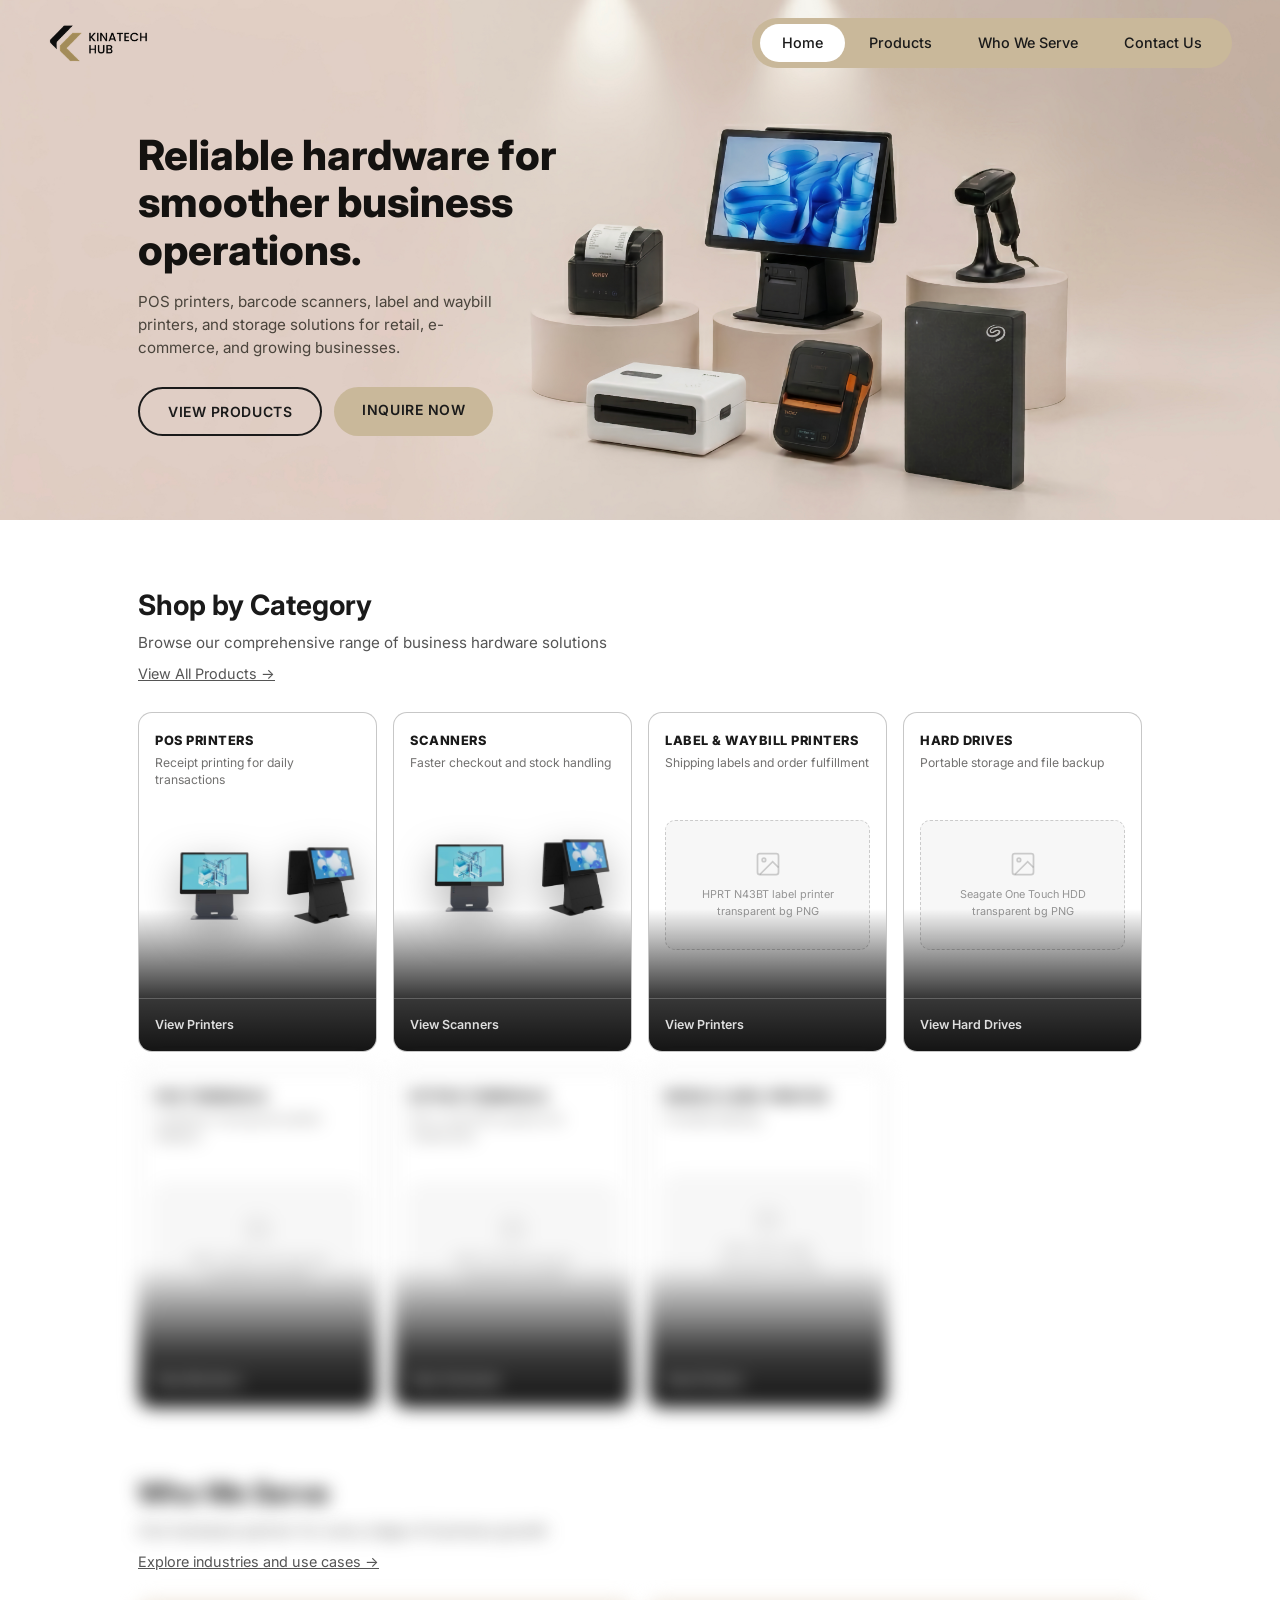
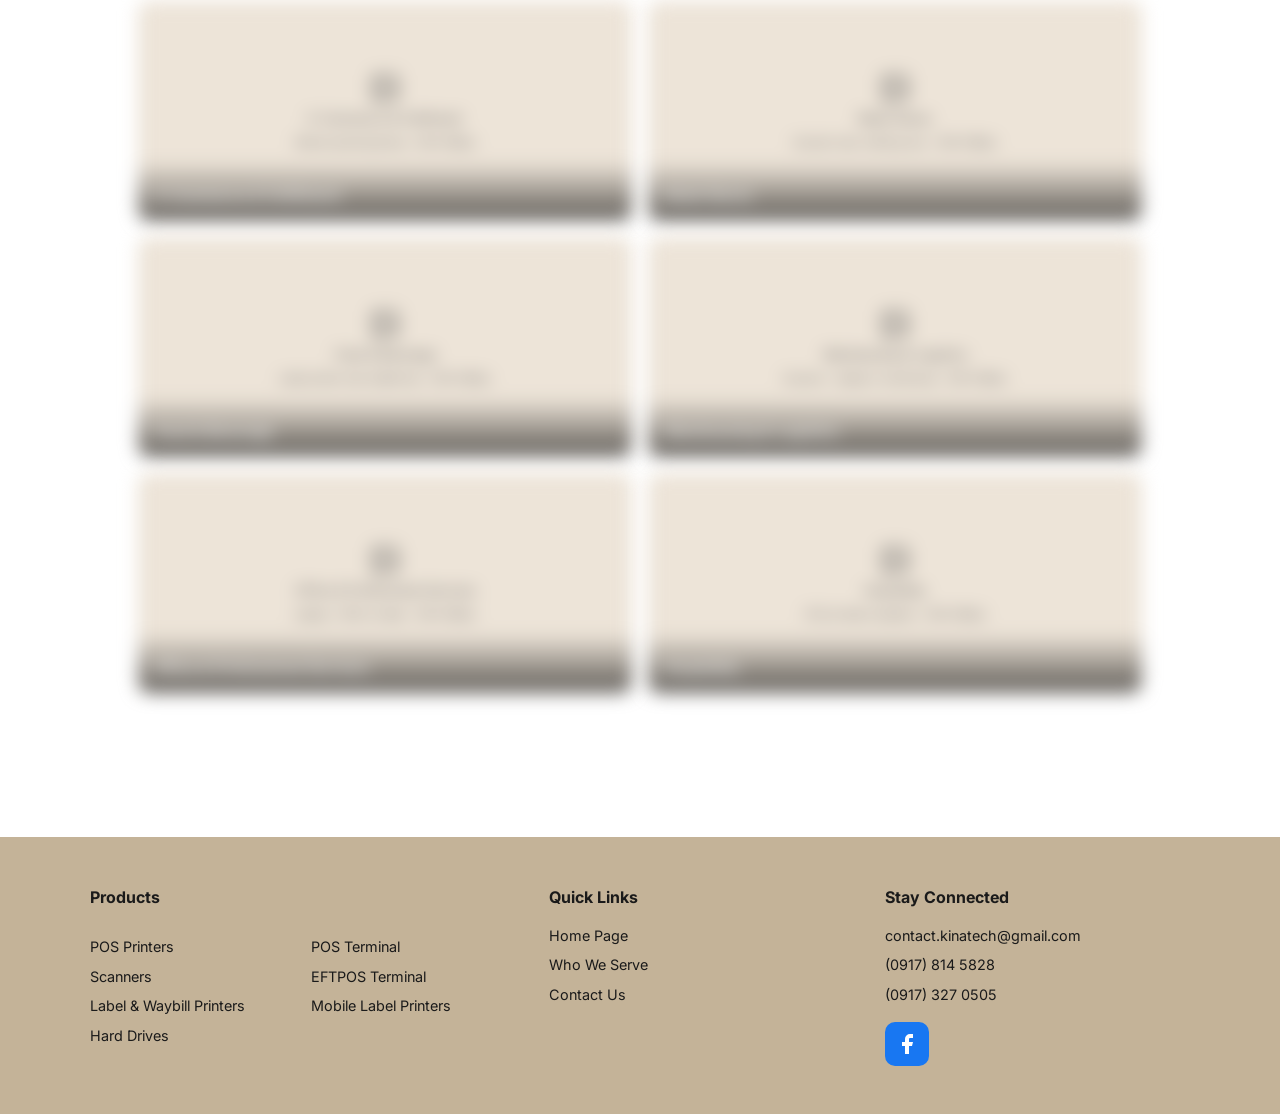
==== commit f6c9ce83: "Add files via upload" ====
--- a/ecommerce shop/index.html
+++ b/ecommerce shop/index.html
@@ -6,6 +6,7 @@
   <title>Kinatech Hub — Reliable Hardware for Business</title>
   <link rel="stylesheet" href="styles.css" />
   <script src="settings-loader.js"></script>
+  <script src="content-loader.js"></script>
   <link rel="preconnect" href="https://fonts.googleapis.com" />
   <link href="https://fonts.googleapis.com/css2?family=Inter:wght@400;500;600;700;800&display=swap" rel="stylesheet" />
   <style>
@@ -365,7 +366,7 @@
     2. On the <section> below, add: style="background-image: url('images/hero-bg.jpg')"
     3. Delete the .hero-bg-placeholder div
   -->
-  <section class="hero" id="heroSection">
+  <section class="hero" id="heroSection" data-img-key="hero" data-img-label="Hero Background">
 
     <!-- PLACEHOLDER — shows the full image slot. Remove once you add your bg image. -->
     <div class="hero-bg-placeholder">
@@ -381,11 +382,11 @@
 
     <div class="hero-inner">
       <div class="hero-text">
-        <h1>Reliable hardware for smoother business operations.</h1>
-        <p>POS printers, barcode scanners, label and waybill printers, and storage solutions for retail, e-commerce, and growing businesses.</p>
+        <h1 data-content="home.heroHeadline">Reliable hardware for smoother business operations.</h1>
+        <p data-content="home.heroSubtitle">POS printers, barcode scanners, label and waybill printers, and storage solutions for retail, e-commerce, and growing businesses.</p>
         <div class="hero-cta">
-          <a href="products.html" class="btn btn-outline">VIEW PRODUCTS</a>
-          <a href="contact.html" class="btn btn-tan">INQUIRE NOW</a>
+          <a href="products.html" class="btn btn-outline" data-content="home.heroCtaPrimary">VIEW PRODUCTS</a>
+          <a href="contact.html" class="btn btn-tan" data-content="home.heroCtaSecondary">INQUIRE NOW</a>
         </div>
       </div>
     </div>
@@ -393,9 +394,9 @@
 
   <!-- ── SHOP BY CATEGORY ─────────────────── -->
   <section class="section">
-    <h2 class="section-title">Shop by Category</h2>
-    <p class="section-sub">Browse our comprehensive range of business hardware solutions</p>
-    <a href="products.html" class="section-link">View All Products →</a>
+    <h2 class="section-title" data-content="home.categoriesTitle">Shop by Category</h2>
+    <p class="section-sub" data-content="home.categoriesSub">Browse our comprehensive range of business hardware solutions</p>
+    <a href="products.html" class="section-link" data-content="home.categoriesLink">View All Products →</a>
 
     <div class="categories-grid">
 
@@ -404,7 +405,7 @@
           <h3>POS Printers</h3>
           <p>Receipt printing for daily transactions</p>
         </div>
-        <div class="cat-card-img">
+        <div class="cat-card-img" data-img-key="cat-pos-printers" data-img-label="POS Printers image">
           <!-- REPLACE with: <img src="images/pos-printer.png" class="cat-product-img" alt="POS Printer"> -->
           <!-- IMAGE: HPRT TP80NB-M, transparent background PNG, facing 3/4 angle, ~300×200px -->
           <div class="img-placeholder">
@@ -422,7 +423,7 @@
           <h3>Scanners</h3>
           <p>Faster checkout and stock handling</p>
         </div>
-        <div class="cat-card-img">
+        <div class="cat-card-img" data-img-key="cat-scanners" data-img-label="Scanners image">
           <!-- IMAGE: HPRT N150 handheld scanner, transparent bg PNG, ~300×200px -->
           <div class="img-placeholder">
             <svg viewBox="0 0 24 24" fill="none" stroke="currentColor" stroke-width="1.5"><rect x="3" y="3" width="18" height="18" rx="2"/><circle cx="8.5" cy="8.5" r="1.5"/><path d="M21 15l-5-5L5 21"/></svg>
@@ -439,7 +440,7 @@
           <h3>Label &amp; Waybill Printers</h3>
           <p>Shipping labels and order fulfillment</p>
         </div>
-        <div class="cat-card-img">
+        <div class="cat-card-img" data-img-key="cat-label-printers" data-img-label="Label Printers image">
           <!-- IMAGE: HPRT N43BT white label printer, transparent bg PNG, ~300×200px -->
           <div class="img-placeholder">
             <svg viewBox="0 0 24 24" fill="none" stroke="currentColor" stroke-width="1.5"><rect x="3" y="3" width="18" height="18" rx="2"/><circle cx="8.5" cy="8.5" r="1.5"/><path d="M21 15l-5-5L5 21"/></svg>
@@ -456,7 +457,7 @@
           <h3>Hard Drives</h3>
           <p>Portable storage and file backup</p>
         </div>
-        <div class="cat-card-img">
+        <div class="cat-card-img" data-img-key="cat-hard-drives" data-img-label="Hard Drives image">
           <!-- IMAGE: Seagate One Touch HDD, slim black, transparent bg PNG, ~300×200px -->
           <div class="img-placeholder">
             <svg viewBox="0 0 24 24" fill="none" stroke="currentColor" stroke-width="1.5"><rect x="3" y="3" width="18" height="18" rx="2"/><circle cx="8.5" cy="8.5" r="1.5"/><path d="M21 15l-5-5L5 21"/></svg>
@@ -473,7 +474,7 @@
           <h3>POS Terminals</h3>
           <p>Customer-facing and cashier displays</p>
         </div>
-        <div class="cat-card-img">
+        <div class="cat-card-img" data-img-key="cat-pos-terminal" data-img-label="POS Terminals image">
           <!-- IMAGE: HPRT ZQ200 dual-screen POS terminal, transparent bg PNG, ~300×200px -->
           <div class="img-placeholder">
             <svg viewBox="0 0 24 24" fill="none" stroke="currentColor" stroke-width="1.5"><rect x="3" y="3" width="18" height="18" rx="2"/><circle cx="8.5" cy="8.5" r="1.5"/><path d="M21 15l-5-5L5 21"/></svg>
@@ -490,7 +491,7 @@
           <h3>EFTPOS Terminals</h3>
           <p>All-in-one POS systems for restaurants</p>
         </div>
-        <div class="cat-card-img">
+        <div class="cat-card-img" data-img-key="cat-eftpos" data-img-label="EFTPOS Terminals image">
           <!-- IMAGE: HPRT Android EFTPOS handheld terminal, transparent bg PNG, ~300×200px -->
           <div class="img-placeholder">
             <svg viewBox="0 0 24 24" fill="none" stroke="currentColor" stroke-width="1.5"><rect x="3" y="3" width="18" height="18" rx="2"/><circle cx="8.5" cy="8.5" r="1.5"/><path d="M21 15l-5-5L5 21"/></svg>
@@ -507,7 +508,7 @@
           <h3>Mobile Label Printer</h3>
           <p>Portable labeling</p>
         </div>
-        <div class="cat-card-img">
+        <div class="cat-card-img" data-img-key="cat-mobile-label" data-img-label="Mobile Label Printer image">
           <!-- IMAGE: HPRT HM-A300E mobile label printer (orange+black), transparent bg PNG, ~300×200px -->
           <div class="img-placeholder">
             <svg viewBox="0 0 24 24" fill="none" stroke="currentColor" stroke-width="1.5"><rect x="3" y="3" width="18" height="18" rx="2"/><circle cx="8.5" cy="8.5" r="1.5"/><path d="M21 15l-5-5L5 21"/></svg>
@@ -524,12 +525,12 @@
 
   <!-- ── WHO WE SERVE ─────────────────────── -->
   <section class="section" style="padding-top:0;">
-    <h2 class="section-title">Who We Serve</h2>
-    <p class="section-sub">One hardware partner for every stage of business growth</p>
-    <a href="who-we-serve.html" class="section-link">Explore industries and use cases →</a>
+    <h2 class="section-title" data-content="home.wwsTitle">Who We Serve</h2>
+    <p class="section-sub" data-content="home.wwsSub">One hardware partner for every stage of business growth</p>
+    <a href="who-we-serve.html" class="section-link" data-content="home.wwsLink">Explore industries and use cases →</a>
 
     <div class="wws-grid">
-      <a href="who-we-serve.html#ecommerce" class="wws-card" data-ind="ecommerce">
+      <a href="who-we-serve.html#ecommerce" class="wws-card" data-ind="ecommerce" data-img-key="home-ind-ecommerce" data-img-label="E-Commerce card image">
         <!-- IMAGE: Woman packing boxes with scanner, warehouse setting, ~500×280px -->
         <div class="wws-img-placeholder">
           <svg viewBox="0 0 24 24" fill="none" stroke="currentColor" stroke-width="1.5" width="32" height="32"><rect x="3" y="3" width="18" height="18" rx="2"/><circle cx="8.5" cy="8.5" r="1.5"/><path d="M21 15l-5-5L5 21"/></svg>
@@ -538,7 +539,7 @@
         <div class="wws-label">E-Commerce &amp; Fulfillment</div>
       </a>
 
-      <a href="who-we-serve.html#retail" class="wws-card" data-ind="retail">
+      <a href="who-we-serve.html#retail" class="wws-card" data-ind="retail" data-img-key="home-ind-retail" data-img-label="Retail card image">
         <!-- IMAGE: Scanner near clothing rack in retail store, ~500×280px -->
         <div class="wws-img-placeholder">
           <svg viewBox="0 0 24 24" fill="none" stroke="currentColor" stroke-width="1.5" width="32" height="32"><rect x="3" y="3" width="18" height="18" rx="2"/><circle cx="8.5" cy="8.5" r="1.5"/><path d="M21 15l-5-5L5 21"/></svg>
@@ -547,7 +548,7 @@
         <div class="wws-label">Retail Stores</div>
       </a>
 
-      <a href="who-we-serve.html#fnb" class="wws-card" data-ind="fnb">
+      <a href="who-we-serve.html#fnb" class="wws-card" data-ind="fnb" data-img-key="home-ind-fnb" data-img-label="Food & Beverage card image">
         <!-- IMAGE: Label printer next to bubble tea on counter, ~500×280px -->
         <div class="wws-img-placeholder">
           <svg viewBox="0 0 24 24" fill="none" stroke="currentColor" stroke-width="1.5" width="32" height="32"><rect x="3" y="3" width="18" height="18" rx="2"/><circle cx="8.5" cy="8.5" r="1.5"/><path d="M21 15l-5-5L5 21"/></svg>
@@ -556,7 +557,7 @@
         <div class="wws-label">Food &amp; Beverage</div>
       </a>
 
-      <a href="who-we-serve.html#warehouse" class="wws-card" data-ind="warehouse">
+      <a href="who-we-serve.html#warehouse" class="wws-card" data-ind="warehouse" data-img-key="home-ind-warehouse" data-img-label="Warehousing card image">
         <!-- IMAGE: Scanner + laptop in warehouse, boxes visible, ~500×280px -->
         <div class="wws-img-placeholder">
           <svg viewBox="0 0 24 24" fill="none" stroke="currentColor" stroke-width="1.5" width="32" height="32"><rect x="3" y="3" width="18" height="18" rx="2"/><circle cx="8.5" cy="8.5" r="1.5"/><path d="M21 15l-5-5L5 21"/></svg>
@@ -565,7 +566,7 @@
         <div class="wws-label">Warehousing &amp; Logistics</div>
       </a>
 
-      <a href="who-we-serve.html#office" class="wws-card" data-ind="office">
+      <a href="who-we-serve.html#office" class="wws-card" data-ind="office" data-img-key="home-ind-office" data-img-label="Office card image">
         <!-- IMAGE: Laptop + slim HDD on office desk, reports visible, ~500×280px -->
         <div class="wws-img-placeholder">
           <svg viewBox="0 0 24 24" fill="none" stroke="currentColor" stroke-width="1.5" width="32" height="32"><rect x="3" y="3" width="18" height="18" rx="2"/><circle cx="8.5" cy="8.5" r="1.5"/><path d="M21 15l-5-5L5 21"/></svg>
@@ -574,7 +575,7 @@
         <div class="wws-label">Office &amp; Professional Services</div>
       </a>
 
-      <a href="who-we-serve.html#hospitality" class="wws-card" data-ind="hospitality">
+      <a href="who-we-serve.html#hospitality" class="wws-card" data-ind="hospitality" data-img-key="home-ind-hospitality" data-img-label="Hospitality card image">
         <!-- IMAGE: POS terminal at hotel reception, "RECEPTION" sign visible, ~500×280px -->
         <div class="wws-img-placeholder">
           <svg viewBox="0 0 24 24" fill="none" stroke="currentColor" stroke-width="1.5" width="32" height="32"><rect x="3" y="3" width="18" height="18" rx="2"/><circle cx="8.5" cy="8.5" r="1.5"/><path d="M21 15l-5-5L5 21"/></svg>
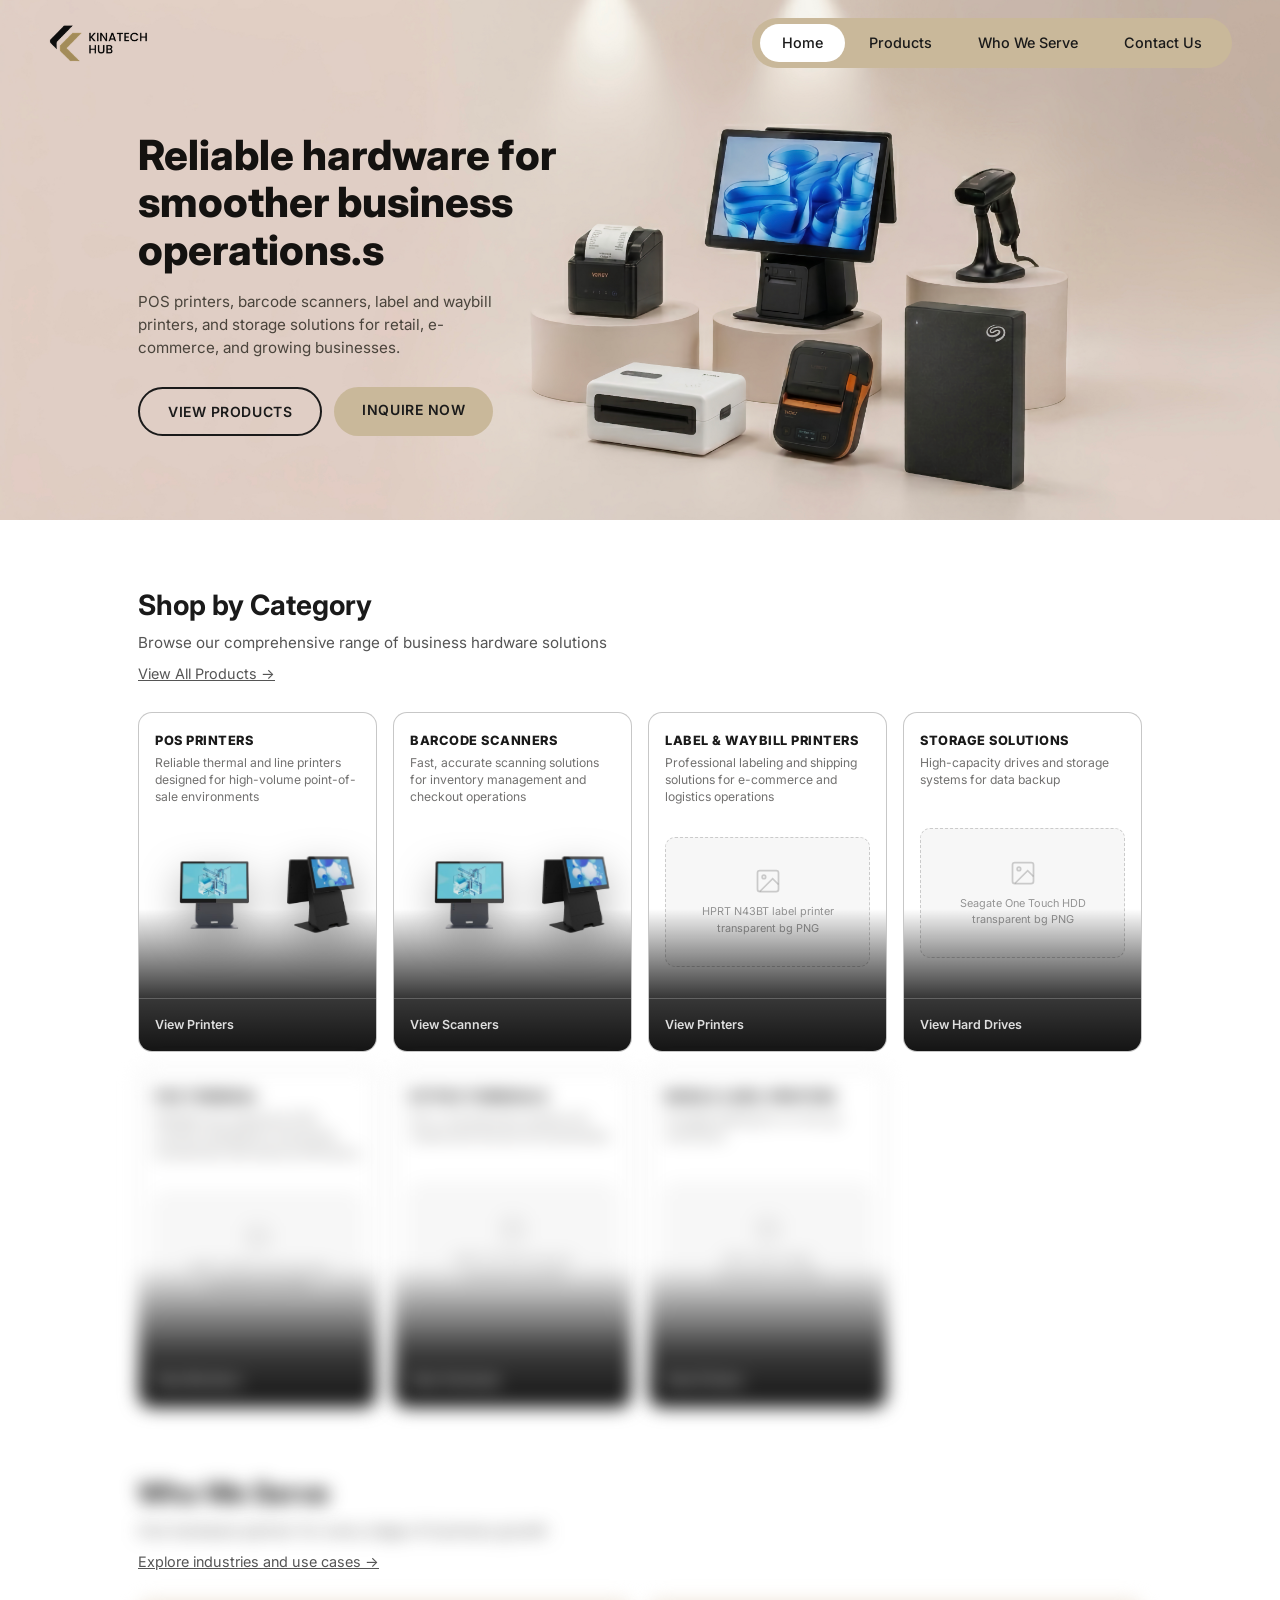
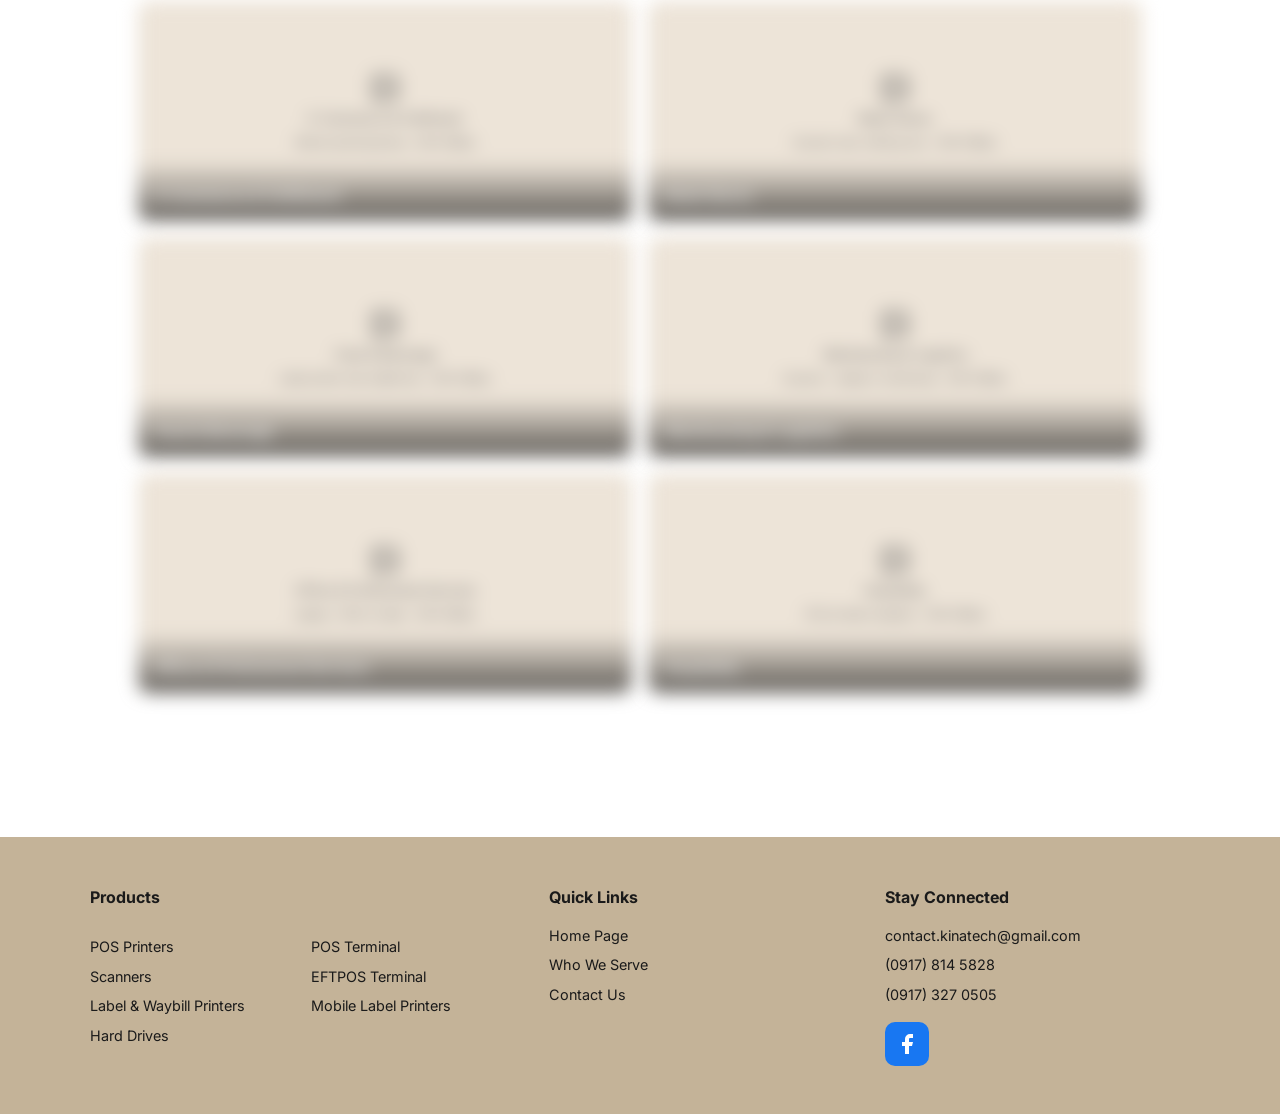
==== commit 862ac520: "Add files via upload" ====
--- a/ecommerce shop/index.html
+++ b/ecommerce shop/index.html
@@ -7,6 +7,7 @@
   <link rel="stylesheet" href="styles.css" />
   <script src="settings-loader.js"></script>
   <script src="content-loader.js"></script>
+  <script src="shortlist.js"></script>
   <link rel="preconnect" href="https://fonts.googleapis.com" />
   <link href="https://fonts.googleapis.com/css2?family=Inter:wght@400;500;600;700;800&display=swap" rel="stylesheet" />
   <style>
@@ -402,8 +403,8 @@
 
       <a href="products.html#pos-printers" class="cat-card" data-cat="pos-printers">
         <div class="cat-card-top">
-          <h3>POS Printers</h3>
-          <p>Receipt printing for daily transactions</p>
+          <h3 data-cat-id="pos-printers" data-cat-field="label">POS Printers</h3>
+          <p data-cat-id="pos-printers" data-cat-field="description">Receipt printing for daily transactions</p>
         </div>
         <div class="cat-card-img" data-img-key="cat-pos-printers" data-img-label="POS Printers image">
           <!-- REPLACE with: <img src="images/pos-printer.png" class="cat-product-img" alt="POS Printer"> -->
@@ -420,8 +421,8 @@
 
       <a href="products.html#scanners" class="cat-card" data-cat="scanners">
         <div class="cat-card-top">
-          <h3>Scanners</h3>
-          <p>Faster checkout and stock handling</p>
+          <h3 data-cat-id="scanners" data-cat-field="label">Scanners</h3>
+          <p data-cat-id="scanners" data-cat-field="description">Faster checkout and stock handling</p>
         </div>
         <div class="cat-card-img" data-img-key="cat-scanners" data-img-label="Scanners image">
           <!-- IMAGE: HPRT N150 handheld scanner, transparent bg PNG, ~300×200px -->
@@ -437,8 +438,8 @@
 
       <a href="products.html#label-printers" class="cat-card" data-cat="label-printers">
         <div class="cat-card-top">
-          <h3>Label &amp; Waybill Printers</h3>
-          <p>Shipping labels and order fulfillment</p>
+          <h3 data-cat-id="label-printers" data-cat-field="label">Label &amp; Waybill Printers</h3>
+          <p data-cat-id="label-printers" data-cat-field="description">Shipping labels and order fulfillment</p>
         </div>
         <div class="cat-card-img" data-img-key="cat-label-printers" data-img-label="Label Printers image">
           <!-- IMAGE: HPRT N43BT white label printer, transparent bg PNG, ~300×200px -->
@@ -454,8 +455,8 @@
 
       <a href="products.html#hard-drives" class="cat-card" data-cat="hard-drives">
         <div class="cat-card-top">
-          <h3>Hard Drives</h3>
-          <p>Portable storage and file backup</p>
+          <h3 data-cat-id="hard-drives" data-cat-field="label">Hard Drives</h3>
+          <p data-cat-id="hard-drives" data-cat-field="description">Portable storage and file backup</p>
         </div>
         <div class="cat-card-img" data-img-key="cat-hard-drives" data-img-label="Hard Drives image">
           <!-- IMAGE: Seagate One Touch HDD, slim black, transparent bg PNG, ~300×200px -->
@@ -471,8 +472,8 @@
 
       <a href="products.html#pos-terminal" class="cat-card" data-cat="pos-terminal">
         <div class="cat-card-top">
-          <h3>POS Terminals</h3>
-          <p>Customer-facing and cashier displays</p>
+          <h3 data-cat-id="pos-terminal" data-cat-field="label">POS Terminals</h3>
+          <p data-cat-id="pos-terminal" data-cat-field="description">Customer-facing and cashier displays</p>
         </div>
         <div class="cat-card-img" data-img-key="cat-pos-terminal" data-img-label="POS Terminals image">
           <!-- IMAGE: HPRT ZQ200 dual-screen POS terminal, transparent bg PNG, ~300×200px -->
@@ -488,8 +489,8 @@
 
       <a href="products.html#eftpos" class="cat-card" data-cat="eftpos">
         <div class="cat-card-top">
-          <h3>EFTPOS Terminals</h3>
-          <p>All-in-one POS systems for restaurants</p>
+          <h3 data-cat-id="eftpos" data-cat-field="label">EFTPOS Terminals</h3>
+          <p data-cat-id="eftpos" data-cat-field="description">All-in-one POS systems for restaurants</p>
         </div>
         <div class="cat-card-img" data-img-key="cat-eftpos" data-img-label="EFTPOS Terminals image">
           <!-- IMAGE: HPRT Android EFTPOS handheld terminal, transparent bg PNG, ~300×200px -->
@@ -505,8 +506,8 @@
 
       <a href="products.html#mobile-label" class="cat-card" data-cat="mobile-label">
         <div class="cat-card-top">
-          <h3>Mobile Label Printer</h3>
-          <p>Portable labeling</p>
+          <h3 data-cat-id="mobile-label" data-cat-field="label">Mobile Label Printer</h3>
+          <p data-cat-id="mobile-label" data-cat-field="description">Portable labeling</p>
         </div>
         <div class="cat-card-img" data-img-key="cat-mobile-label" data-img-label="Mobile Label Printer image">
           <!-- IMAGE: HPRT HM-A300E mobile label printer (orange+black), transparent bg PNG, ~300×200px -->
@@ -652,19 +653,46 @@
   </script>
 
   <script>
-    // Load category card images from products.json
+    // Load category card text + images from products.json
     fetch('products.json?v=' + Date.now())
       .then(r => r.json())
       .then(data => {
         data.categories.forEach(cat => {
-          if (!cat.image) return;
           const card = document.querySelector('[data-cat="' + cat.id + '"]');
           if (!card) return;
+
+          // Apply server label / description text to editable elements
+          if (cat.label) {
+            const h3 = card.querySelector('[data-cat-id][data-cat-field="label"]');
+            if (h3) h3.textContent = cat.label;
+          }
+          if (cat.description) {
+            const p = card.querySelector('[data-cat-id][data-cat-field="description"]');
+            if (p) p.textContent = cat.description;
+          }
+
+          // Apply category image
+          if (!cat.image) return;
           const imgWrap = card.querySelector('.cat-card-img');
-          if (imgWrap) {
-            imgWrap.innerHTML = '<img src="' + cat.image + '" class="cat-product-img" alt="' + cat.label + '" onerror="this.style.display=\'none\'">';
+          if (!imgWrap) return;
+          // Update existing img if present, otherwise swap out the placeholder
+          // (avoids clearing data-img-attached / upload buttons if admin is in edit mode)
+          const existing = imgWrap.querySelector('img.cat-product-img');
+          if (existing) {
+            existing.src = cat.image;
+          } else {
+            const ph = imgWrap.querySelector('.img-placeholder');
+            if (ph) ph.remove();
+            const img = document.createElement('img');
+            img.src = cat.image;
+            img.className = 'cat-product-img';
+            img.alt = cat.label || cat.id;
+            img.onerror = function () { this.style.display = 'none'; };
+            imgWrap.insertBefore(img, imgWrap.firstChild);
           }
         });
+        // Overlay any local drafts on top of server data
+        if (window.__ktApplyDrafts) window.__ktApplyDrafts();
       })
       .catch(() => {});
 
@@ -710,6 +738,7 @@
       // Inject custom-added cards (ids in order that aren't default cards)
       const grid = document.querySelector('.wws-grid');
       if (grid) {
+        function escHtml(s) { return String(s||'').replace(/&/g,'&amp;').replace(/</g,'&lt;').replace(/>/g,'&gt;'); }
         order.forEach(function(id) {
           if (HOME_DEFAULT_IDS.indexOf(id) !== -1) return;
           if (grid.querySelector('[data-ind="' + id + '"]')) return;
@@ -723,9 +752,9 @@
           a.setAttribute('data-ind', id);
           a.innerHTML =
             (src
-              ? '<img class="wws-photo" src="' + src + '" alt="" onerror="this.style.display=\'none\'">'
-              : '<div class="wws-img-placeholder">' + label + '</div>') +
-            '<div class="wws-label">' + label + '</div>';
+              ? '<img class="wws-photo" src="' + escHtml(src) + '" alt="" onerror="this.style.display=\'none\'">'
+              : '<div class="wws-img-placeholder">' + escHtml(label) + '</div>') +
+            '<div class="wws-label">' + escHtml(label) + '</div>';
           grid.appendChild(a);
         });
       }
